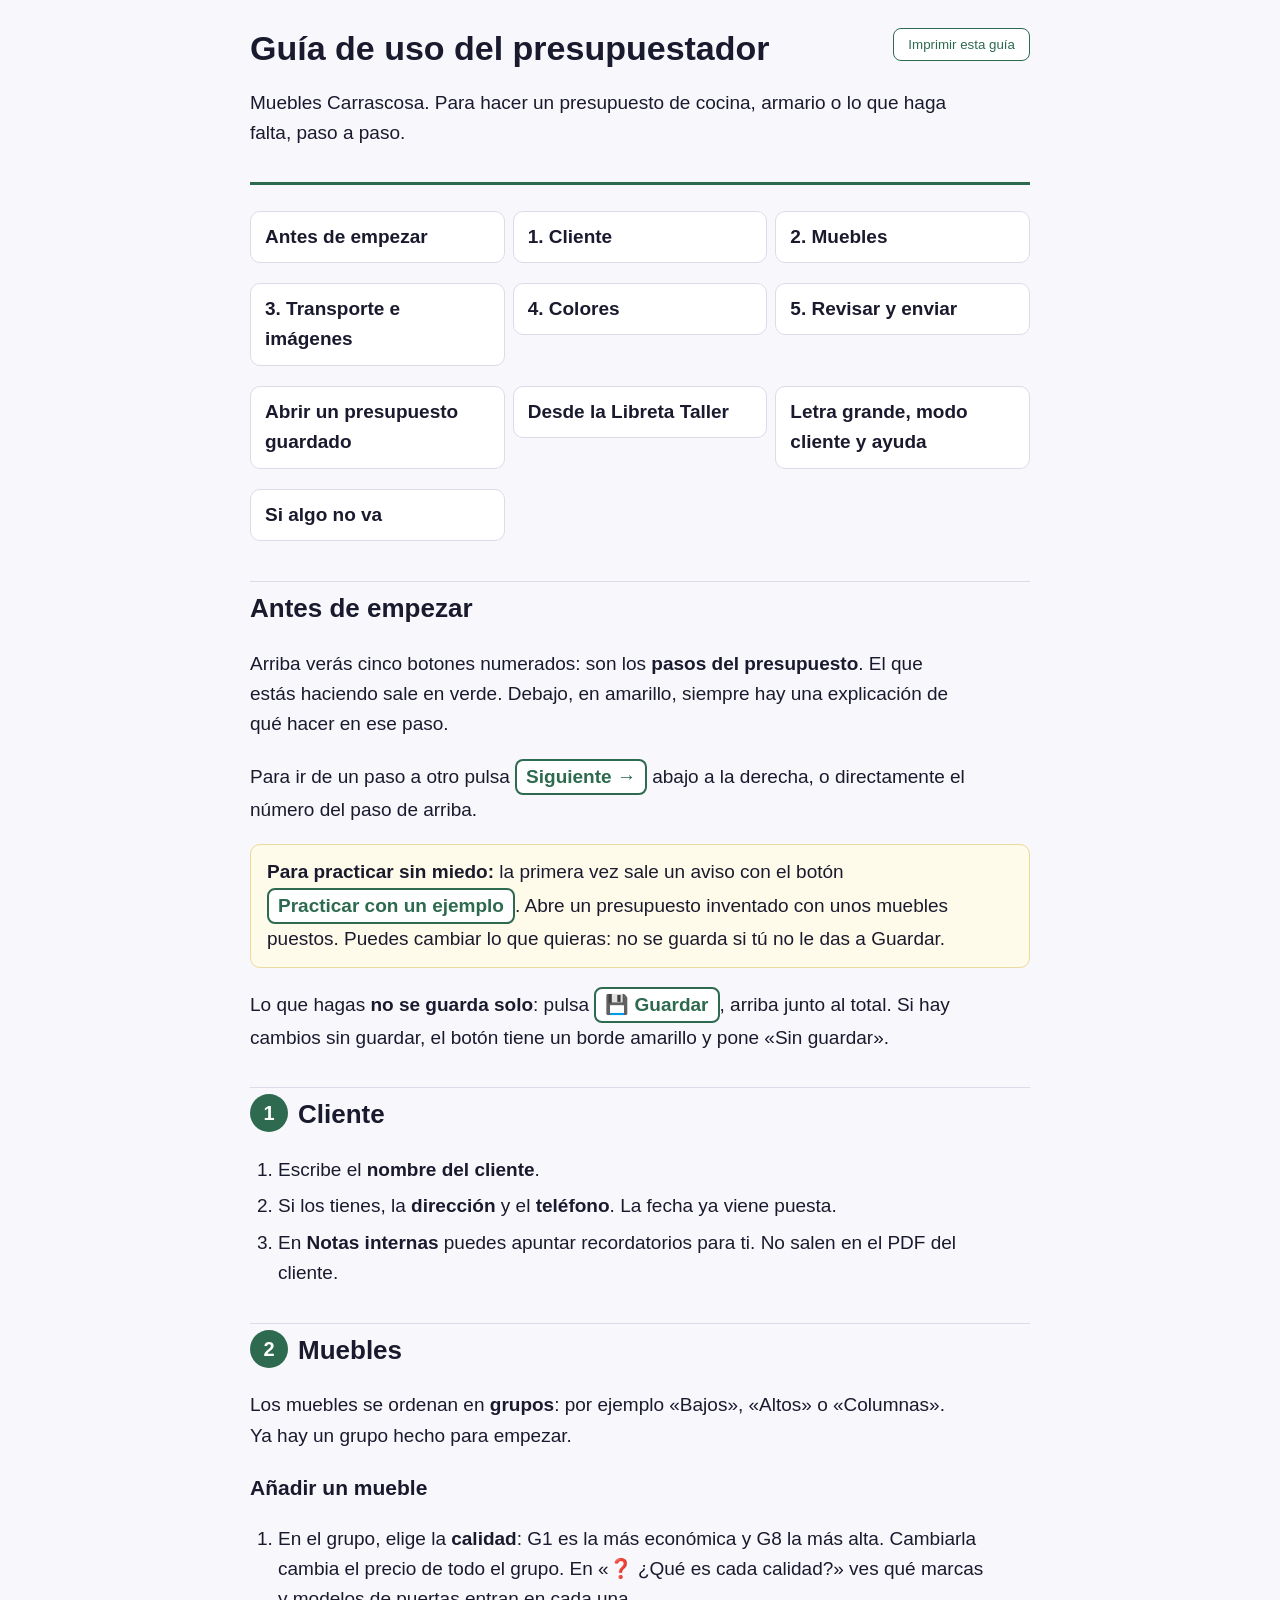
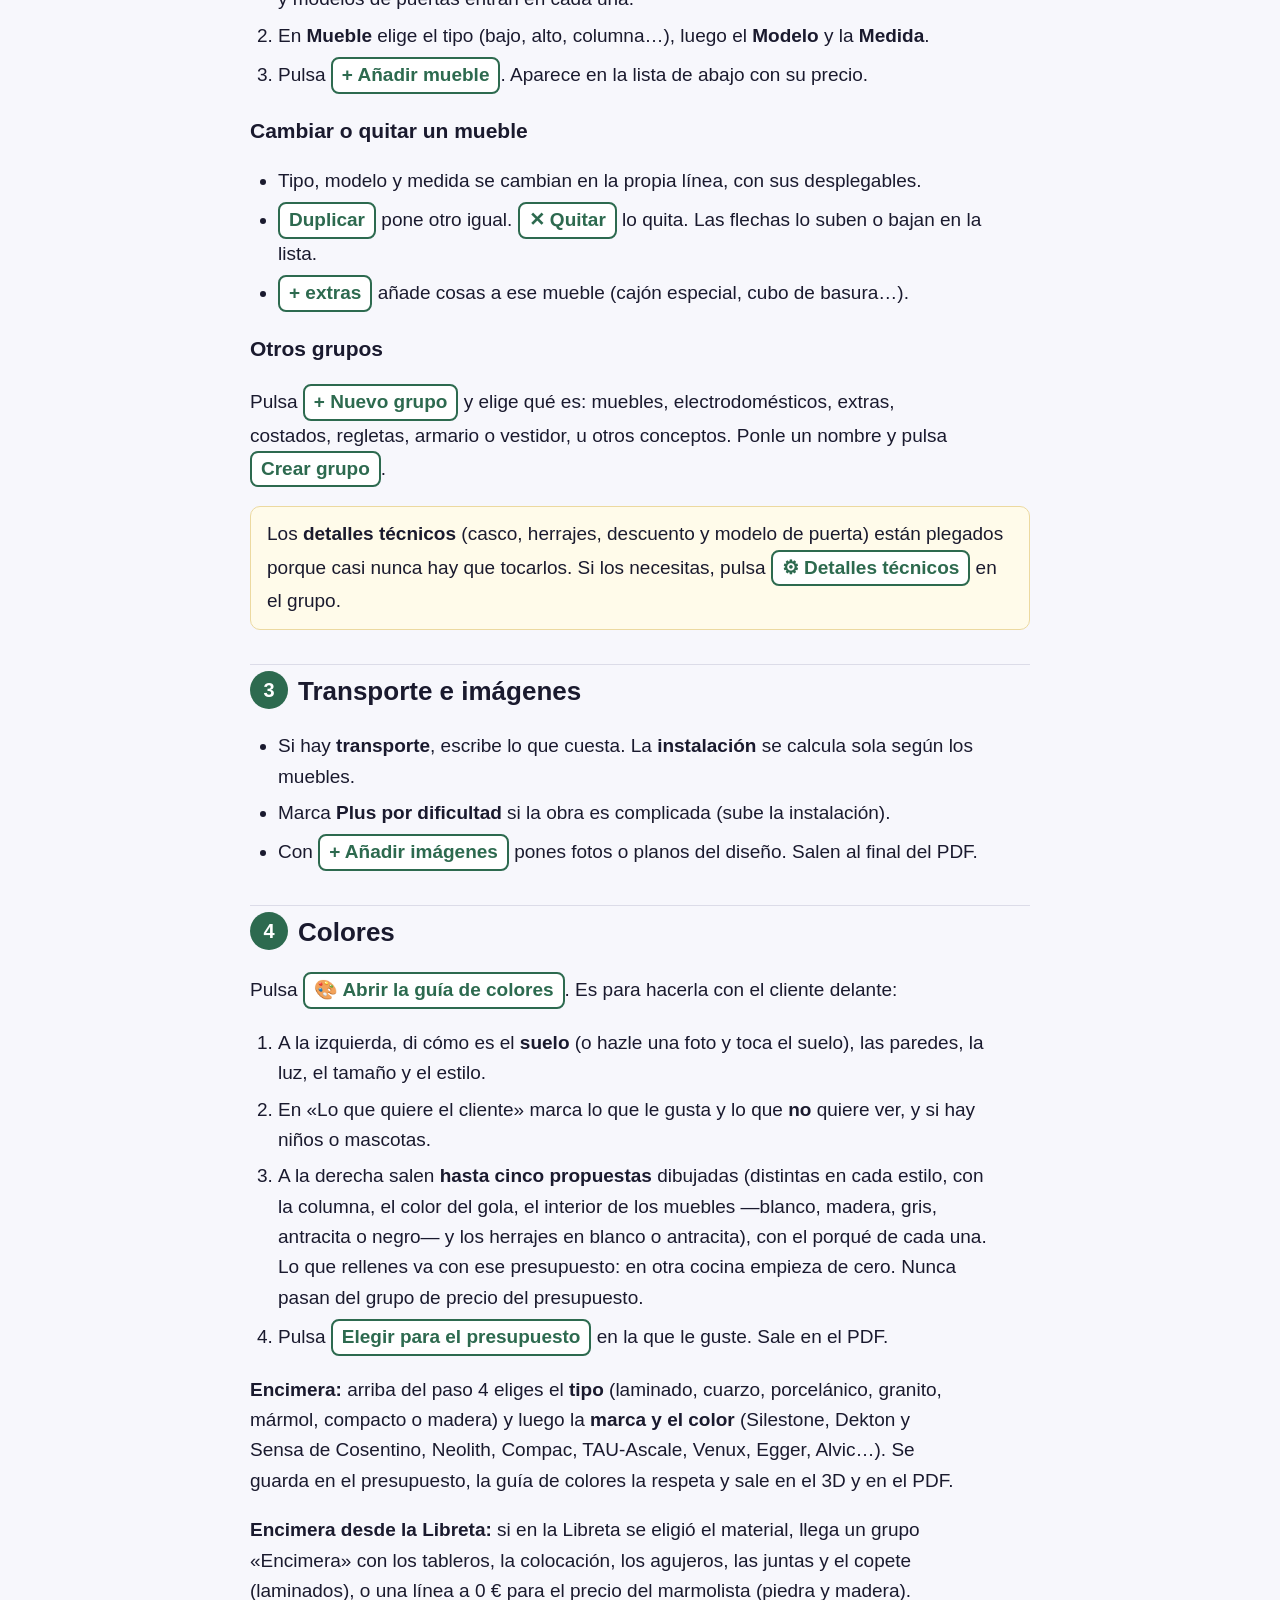
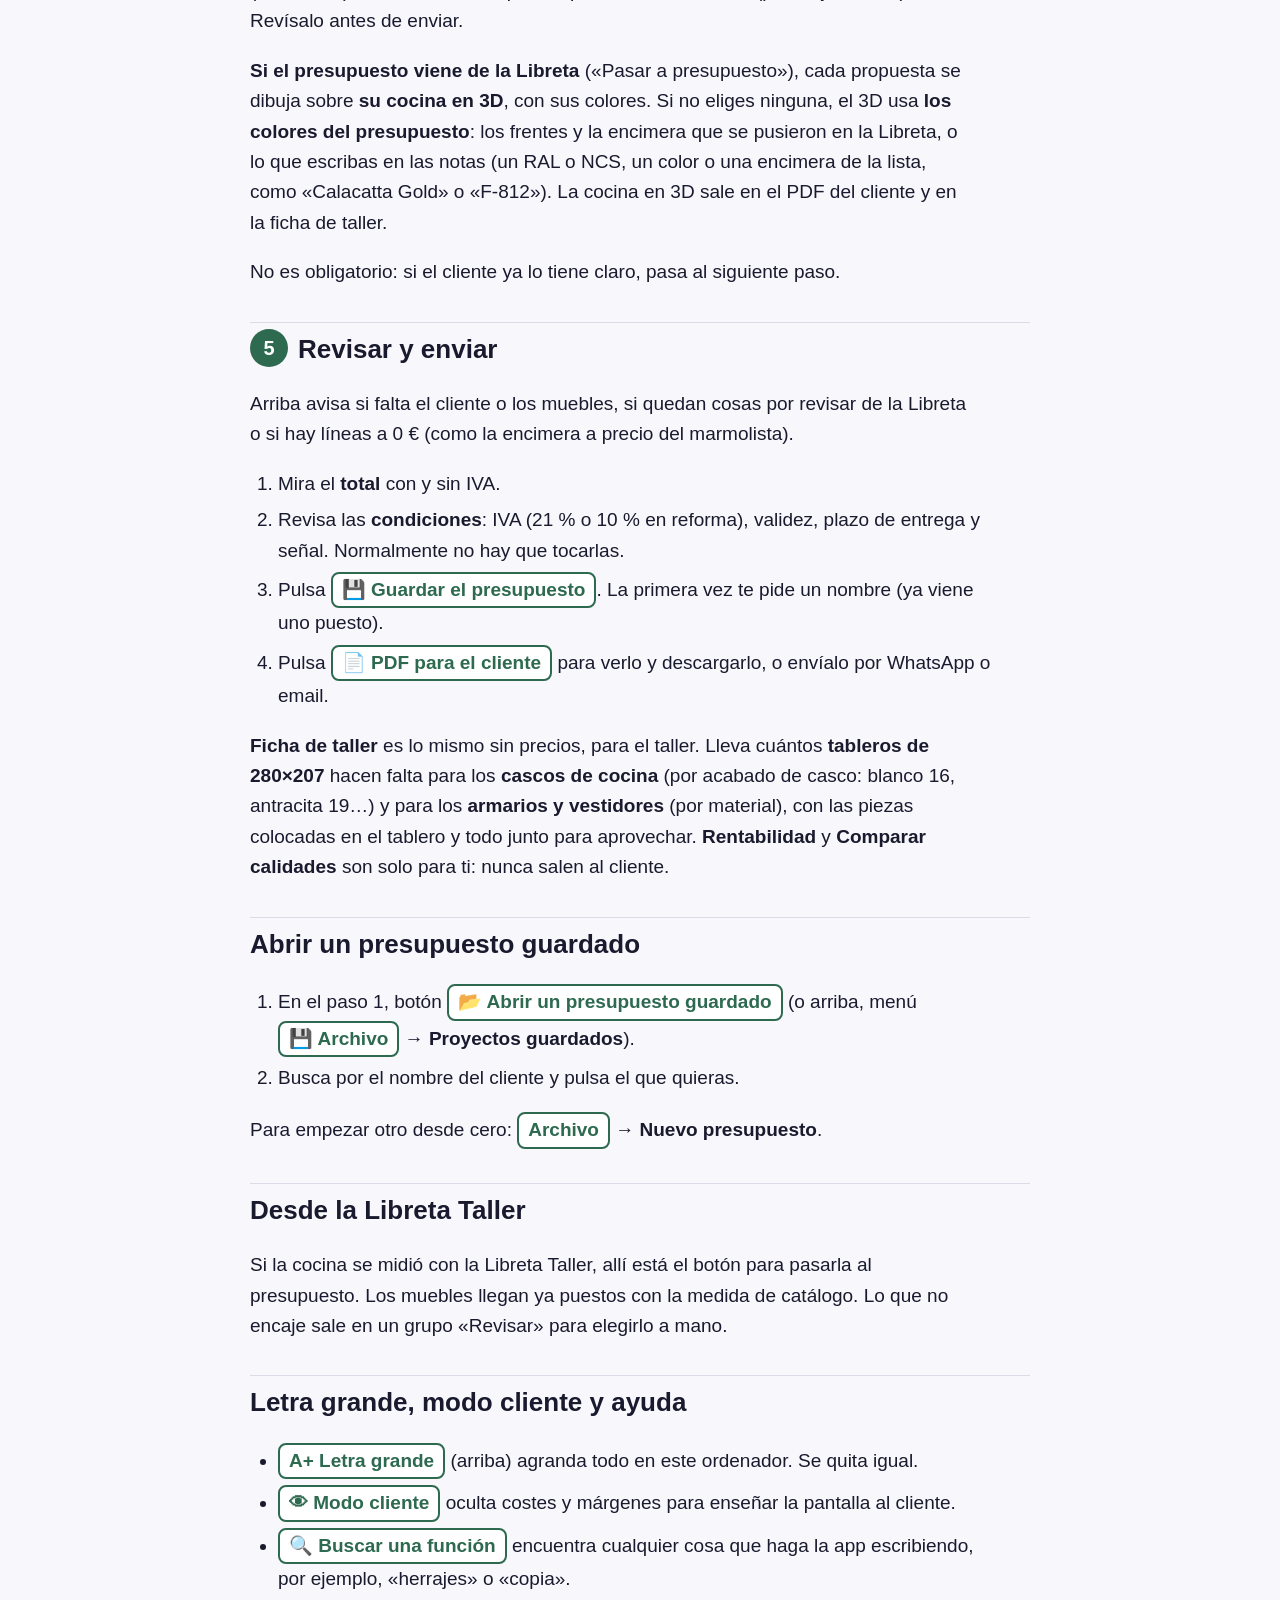
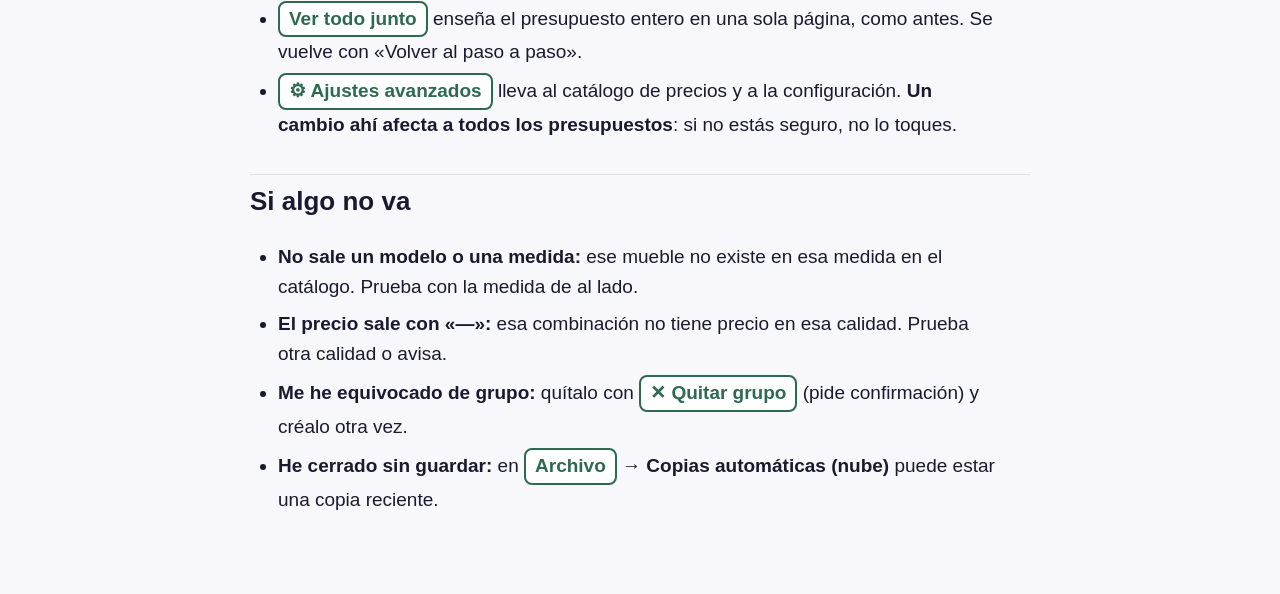
==== guia-uso.html @ c7571f35 "v169: elegir la encimera (tipo, marca y color) con marcas del mercado nacional - Paso 4: tipo de enc" ====
<!doctype html>
<html lang="es">
<head>
<meta charset="utf-8">
<meta name="viewport" content="width=device-width, initial-scale=1">
<title>Guía de uso del presupuestador</title>
<style>
:root { --tinta: #1a1a2e; --suave: #4a4a66; --linea: #dcdce8; --fondo: #f7f7fc; --verde: #2d6a4f; --oro: #b5943a; --nota: #fffbea; }
* { box-sizing: border-box; }
body { margin: 0; background: var(--fondo); color: var(--tinta); font: 19px/1.6 'Segoe UI', Arial, sans-serif; }
.hoja { max-width: 820px; margin: 0 auto; padding: 28px 20px 60px; }
header { border-bottom: 3px solid var(--verde); padding-bottom: 14px; margin-bottom: 20px; }
h1 { font-size: 34px; margin: 0 0 6px; line-height: 1.2; }
h2 { font-size: 26px; margin: 34px 0 10px; padding-top: 6px; border-top: 1px solid var(--linea); }
h2 .n { display: inline-grid; place-items: center; width: 38px; height: 38px; border-radius: 50%; background: var(--verde); color: #fff; font-size: 20px; margin-right: 10px; vertical-align: 3px; }
h3 { font-size: 21px; margin: 20px 0 6px; }
p, li { max-width: 68ch; }
ol, ul { padding-left: 28px; }
li { margin: 6px 0; }
.boton { display: inline-block; border: 2px solid var(--verde); border-radius: 8px; padding: 1px 9px; font-weight: 700; color: var(--verde); background: #fff; white-space: nowrap; }
.nota { background: var(--nota); border: 1px solid #ecd9a0; border-radius: 10px; padding: 12px 16px; margin: 14px 0; }
.indice { display: grid; grid-template-columns: repeat(auto-fit, minmax(220px, 1fr)); gap: 8px; padding: 0; list-style: none; }
.indice a { display: block; padding: 10px 14px; border: 1px solid var(--linea); border-radius: 10px; background: #fff; color: var(--tinta); text-decoration: none; font-weight: 600; }
.indice a:hover, .indice a:focus-visible { border-color: var(--verde); outline: none; }
.imprimir { float: right; font: 600 16px inherit; padding: 8px 14px; border-radius: 8px; border: 1px solid var(--verde); background: #fff; color: var(--verde); cursor: pointer; }
@media print { body { background: #fff; font-size: 13pt; } .imprimir { display: none; } h2 { break-after: avoid; } .nota { break-inside: avoid; } }
</style>
</head>
<body>
<div class="hoja">
<header>
  <button class="imprimir" onclick="window.print()">Imprimir esta guía</button>
  <h1>Guía de uso del presupuestador</h1>
  <p>Muebles Carrascosa. Para hacer un presupuesto de cocina, armario o lo que haga falta, paso a paso.</p>
</header>

<ul class="indice">
  <li><a href="#empezar">Antes de empezar</a></li>
  <li><a href="#cliente">1. Cliente</a></li>
  <li><a href="#muebles">2. Muebles</a></li>
  <li><a href="#otros">3. Transporte e imágenes</a></li>
  <li><a href="#colores">4. Colores</a></li>
  <li><a href="#enviar">5. Revisar y enviar</a></li>
  <li><a href="#guardados">Abrir un presupuesto guardado</a></li>
  <li><a href="#libreta">Desde la Libreta Taller</a></li>
  <li><a href="#trucos">Letra grande, modo cliente y ayuda</a></li>
  <li><a href="#problemas">Si algo no va</a></li>
</ul>

<h2 id="empezar">Antes de empezar</h2>
<p>Arriba verás cinco botones numerados: son los <b>pasos del presupuesto</b>. El que estás haciendo sale en verde. Debajo, en amarillo, siempre hay una explicación de qué hacer en ese paso.</p>
<p>Para ir de un paso a otro pulsa <span class="boton">Siguiente →</span> abajo a la derecha, o directamente el número del paso de arriba.</p>
<div class="nota"><b>Para practicar sin miedo:</b> la primera vez sale un aviso con el botón <span class="boton">Practicar con un ejemplo</span>. Abre un presupuesto inventado con unos muebles puestos. Puedes cambiar lo que quieras: no se guarda si tú no le das a Guardar.</div>
<p>Lo que hagas <b>no se guarda solo</b>: pulsa <span class="boton">💾 Guardar</span>, arriba junto al total. Si hay cambios sin guardar, el botón tiene un borde amarillo y pone «Sin guardar».</p>

<h2 id="cliente"><span class="n">1</span>Cliente</h2>
<ol>
  <li>Escribe el <b>nombre del cliente</b>.</li>
  <li>Si los tienes, la <b>dirección</b> y el <b>teléfono</b>. La fecha ya viene puesta.</li>
  <li>En <b>Notas internas</b> puedes apuntar recordatorios para ti. No salen en el PDF del cliente.</li>
</ol>

<h2 id="muebles"><span class="n">2</span>Muebles</h2>
<p>Los muebles se ordenan en <b>grupos</b>: por ejemplo «Bajos», «Altos» o «Columnas». Ya hay un grupo hecho para empezar.</p>
<h3>Añadir un mueble</h3>
<ol>
  <li>En el grupo, elige la <b>calidad</b>: G1 es la más económica y G8 la más alta. Cambiarla cambia el precio de todo el grupo. En «&#x2753; ¿Qué es cada calidad?» ves qué marcas y modelos de puertas entran en cada una.</li>
  <li>En <b>Mueble</b> elige el tipo (bajo, alto, columna…), luego el <b>Modelo</b> y la <b>Medida</b>.</li>
  <li>Pulsa <span class="boton">+ Añadir mueble</span>. Aparece en la lista de abajo con su precio.</li>
</ol>
<h3>Cambiar o quitar un mueble</h3>
<ul>
  <li>Tipo, modelo y medida se cambian en la propia línea, con sus desplegables.</li>
  <li><span class="boton">Duplicar</span> pone otro igual. <span class="boton">✕ Quitar</span> lo quita. Las flechas lo suben o bajan en la lista.</li>
  <li><span class="boton">+ extras</span> añade cosas a ese mueble (cajón especial, cubo de basura…).</li>
</ul>
<h3>Otros grupos</h3>
<p>Pulsa <span class="boton">+ Nuevo grupo</span> y elige qué es: muebles, electrodomésticos, extras, costados, regletas, armario o vestidor, u otros conceptos. Ponle un nombre y pulsa <span class="boton">Crear grupo</span>.</p>
<div class="nota">Los <b>detalles técnicos</b> (casco, herrajes, descuento y modelo de puerta) están plegados porque casi nunca hay que tocarlos. Si los necesitas, pulsa <span class="boton">⚙ Detalles técnicos</span> en el grupo.</div>

<h2 id="otros"><span class="n">3</span>Transporte e imágenes</h2>
<ul>
  <li>Si hay <b>transporte</b>, escribe lo que cuesta. La <b>instalación</b> se calcula sola según los muebles.</li>
  <li>Marca <b>Plus por dificultad</b> si la obra es complicada (sube la instalación).</li>
  <li>Con <span class="boton">+ Añadir imágenes</span> pones fotos o planos del diseño. Salen al final del PDF.</li>
</ul>

<h2 id="colores"><span class="n">4</span>Colores</h2>
<p>Pulsa <span class="boton">🎨 Abrir la guía de colores</span>. Es para hacerla con el cliente delante:</p>
<ol>
  <li>A la izquierda, di cómo es el <b>suelo</b> (o hazle una foto y toca el suelo), las paredes, la luz, el tamaño y el estilo.</li>
  <li>En «Lo que quiere el cliente» marca lo que le gusta y lo que <b>no</b> quiere ver, y si hay niños o mascotas.</li>
  <li>A la derecha salen <b>hasta cinco propuestas</b> dibujadas (distintas en cada estilo, con la columna, el color del gola, el interior de los muebles —blanco, madera, gris, antracita o negro— y los herrajes en blanco o antracita), con el porqué de cada una. Lo que rellenes va con ese presupuesto: en otra cocina empieza de cero. Nunca pasan del grupo de precio del presupuesto.</li>
  <li>Pulsa <span class="boton">Elegir para el presupuesto</span> en la que le guste. Sale en el PDF.</li>
</ol>
<p><b>Encimera:</b> arriba del paso 4 eliges el <b>tipo</b> (laminado, cuarzo, porcelánico, granito, mármol, compacto o madera) y luego la <b>marca y el color</b> (Silestone, Dekton y Sensa de Cosentino, Neolith, Compac, TAU-Ascale, Venux, Egger, Alvic…). Se guarda en el presupuesto, la guía de colores la respeta y sale en el 3D y en el PDF.</p>
<p><b>Encimera desde la Libreta:</b> si en la Libreta se eligió el material, llega un grupo «Encimera» con los tableros, la colocación, los agujeros, las juntas y el copete (laminados), o una línea a 0 € para el precio del marmolista (piedra y madera). Revísalo antes de enviar.</p>
<p><b>Si el presupuesto viene de la Libreta</b> («Pasar a presupuesto»), cada propuesta se dibuja sobre <b>su cocina en 3D</b>, con sus colores. Si no eliges ninguna, el 3D usa <b>los colores del presupuesto</b>: los frentes y la encimera que se pusieron en la Libreta, o lo que escribas en las notas (un RAL o NCS, un color o una encimera de la lista, como «Calacatta Gold» o «F-812»). La cocina en 3D sale en el PDF del cliente y en la ficha de taller.</p>
<p>No es obligatorio: si el cliente ya lo tiene claro, pasa al siguiente paso.</p>

<h2 id="enviar"><span class="n">5</span>Revisar y enviar</h2>
<p>Arriba avisa si falta el cliente o los muebles, si quedan cosas por revisar de la Libreta o si hay líneas a 0 € (como la encimera a precio del marmolista).</p>
<ol>
  <li>Mira el <b>total</b> con y sin IVA.</li>
  <li>Revisa las <b>condiciones</b>: IVA (21 % o 10 % en reforma), validez, plazo de entrega y señal. Normalmente no hay que tocarlas.</li>
  <li>Pulsa <span class="boton">💾 Guardar el presupuesto</span>. La primera vez te pide un nombre (ya viene uno puesto).</li>
  <li>Pulsa <span class="boton">📄 PDF para el cliente</span> para verlo y descargarlo, o envíalo por WhatsApp o email.</li>
</ol>
<p><b>Ficha de taller</b> es lo mismo sin precios, para el taller. Lleva cuántos <b>tableros de 280×207</b> hacen falta para los <b>cascos de cocina</b> (por acabado de casco: blanco 16, antracita 19…) y para los <b>armarios y vestidores</b> (por material), con las piezas colocadas en el tablero y todo junto para aprovechar. <b>Rentabilidad</b> y <b>Comparar calidades</b> son solo para ti: nunca salen al cliente.</p>

<h2 id="guardados">Abrir un presupuesto guardado</h2>
<ol>
  <li>En el paso 1, botón <span class="boton">📂 Abrir un presupuesto guardado</span> (o arriba, menú <span class="boton">💾 Archivo</span> → <b>Proyectos guardados</b>).</li>
  <li>Busca por el nombre del cliente y pulsa el que quieras.</li>
</ol>
<p>Para empezar otro desde cero: <span class="boton">Archivo</span> → <b>Nuevo presupuesto</b>.</p>

<h2 id="libreta">Desde la Libreta Taller</h2>
<p>Si la cocina se midió con la Libreta Taller, allí está el botón para pasarla al presupuesto. Los muebles llegan ya puestos con la medida de catálogo. Lo que no encaje sale en un grupo «Revisar» para elegirlo a mano.</p>

<h2 id="trucos">Letra grande, modo cliente y ayuda</h2>
<ul>
  <li><span class="boton">A+ Letra grande</span> (arriba) agranda todo en este ordenador. Se quita igual.</li>
  <li><span class="boton">👁 Modo cliente</span> oculta costes y márgenes para enseñar la pantalla al cliente.</li>
  <li><span class="boton">🔍 Buscar una función</span> encuentra cualquier cosa que haga la app escribiendo, por ejemplo, «herrajes» o «copia».</li>
  <li><span class="boton">Ver todo junto</span> enseña el presupuesto entero en una sola página, como antes. Se vuelve con «Volver al paso a paso».</li>
  <li><span class="boton">⚙ Ajustes avanzados</span> lleva al catálogo de precios y a la configuración. <b>Un cambio ahí afecta a todos los presupuestos</b>: si no estás seguro, no lo toques.</li>
</ul>

<h2 id="problemas">Si algo no va</h2>
<ul>
  <li><b>No sale un modelo o una medida:</b> ese mueble no existe en esa medida en el catálogo. Prueba con la medida de al lado.</li>
  <li><b>El precio sale con «—»:</b> esa combinación no tiene precio en esa calidad. Prueba otra calidad o avisa.</li>
  <li><b>Me he equivocado de grupo:</b> quítalo con <span class="boton">✕ Quitar grupo</span> (pide confirmación) y créalo otra vez.</li>
  <li><b>He cerrado sin guardar:</b> en <span class="boton">Archivo</span> → <b>Copias automáticas (nube)</b> puede estar una copia reciente.</li>
</ul>
</div>
</body>
</html>
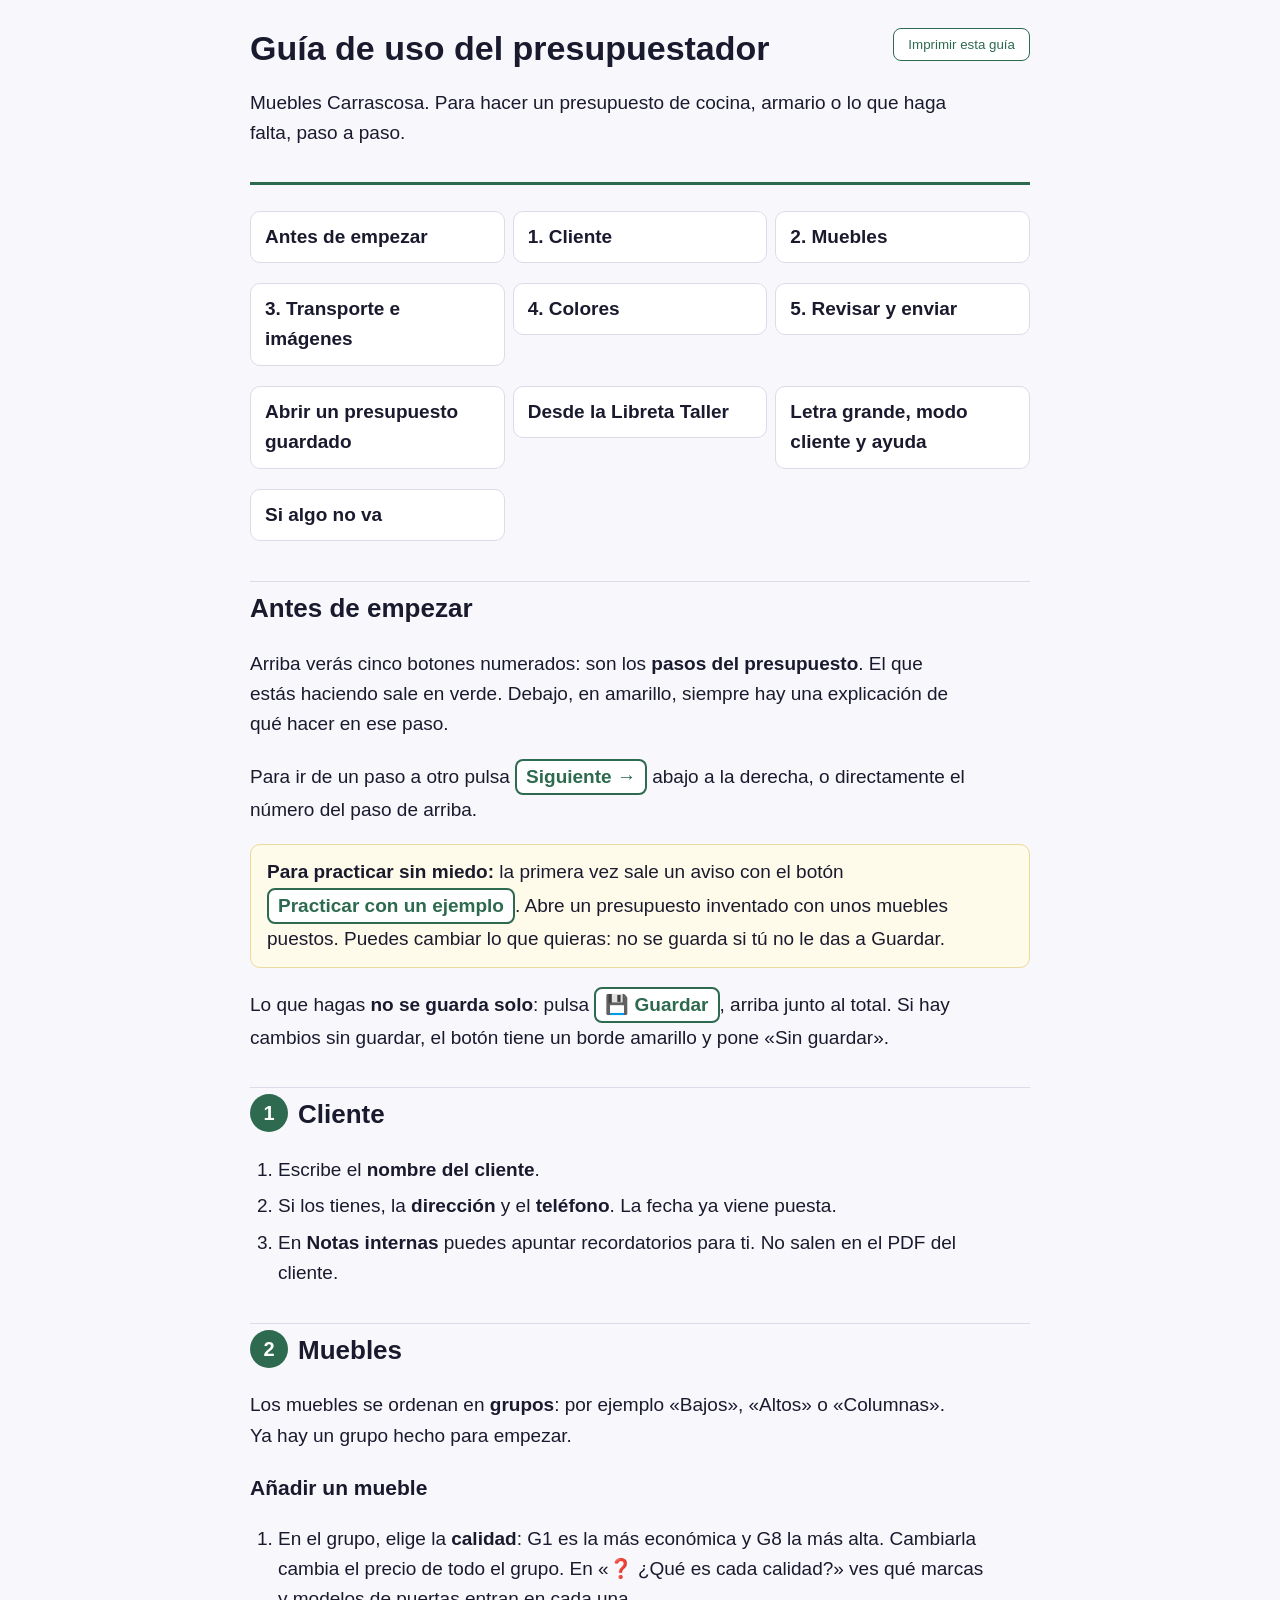
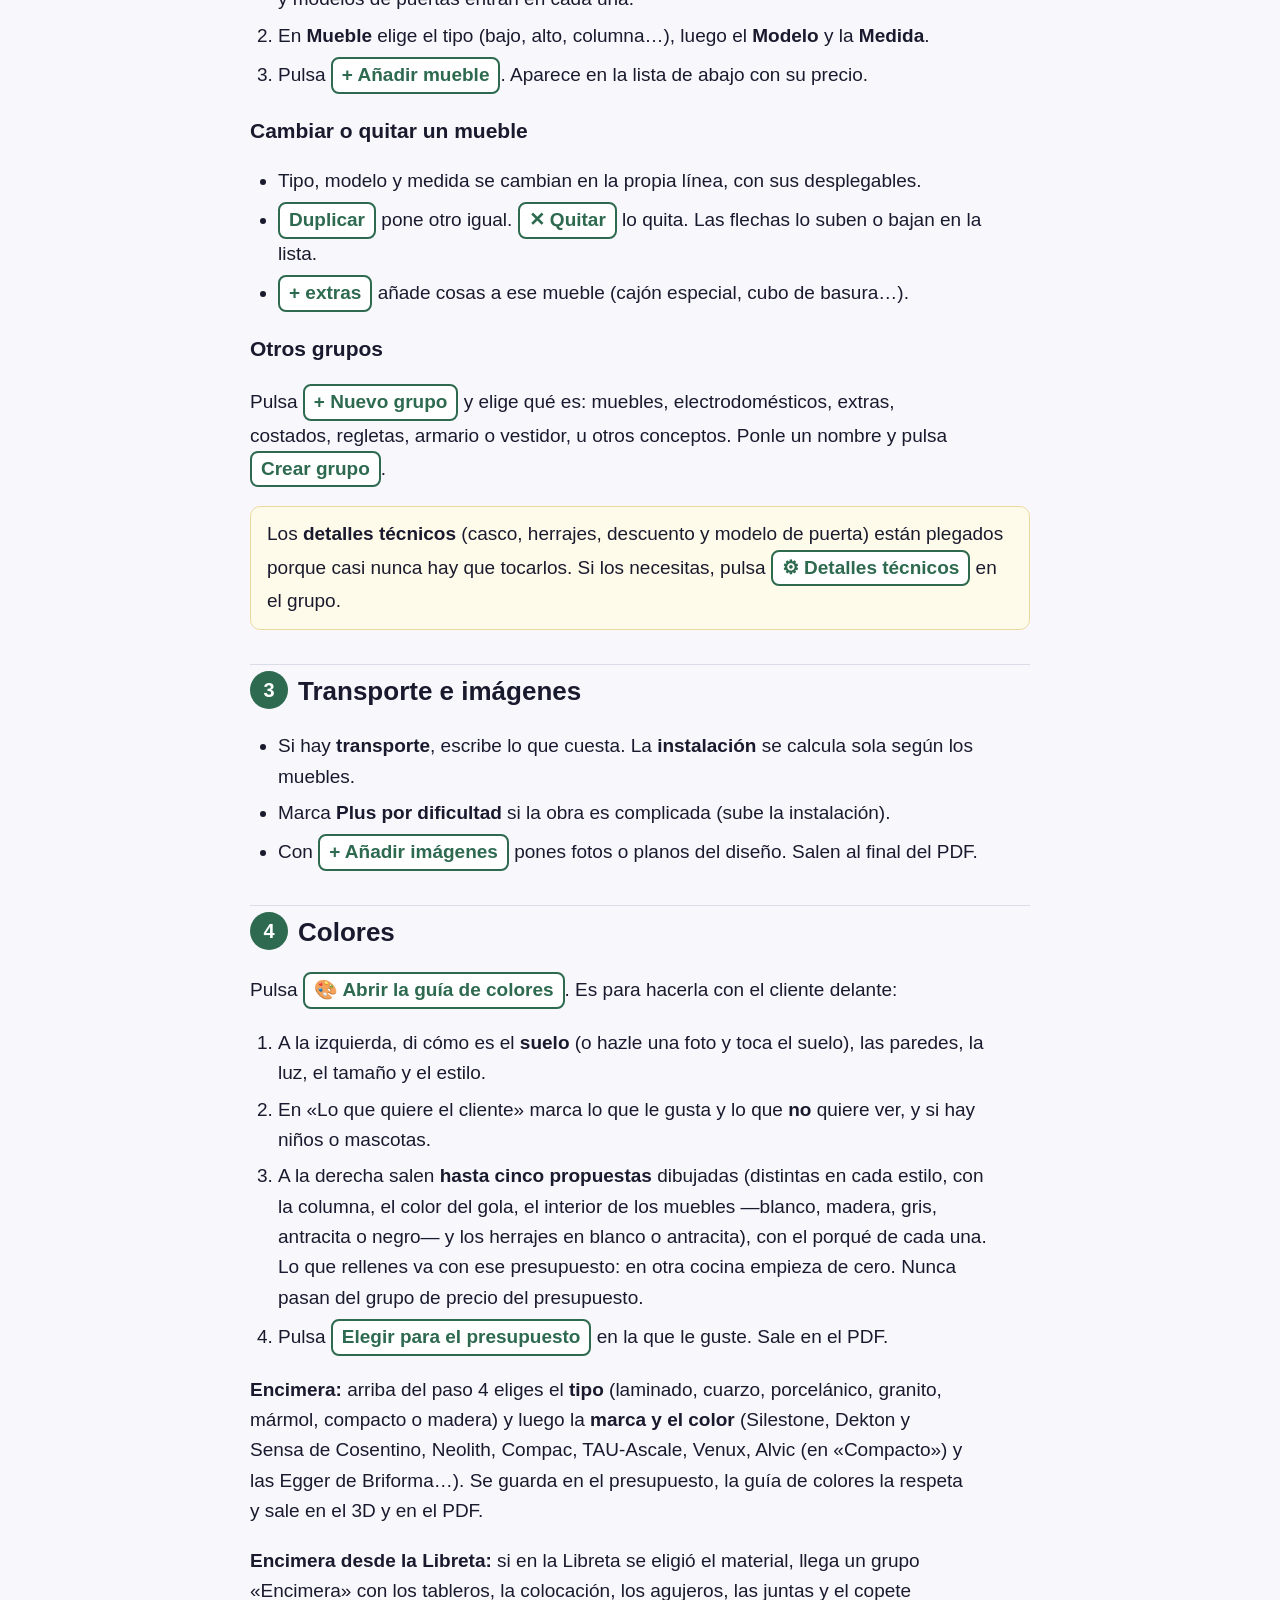
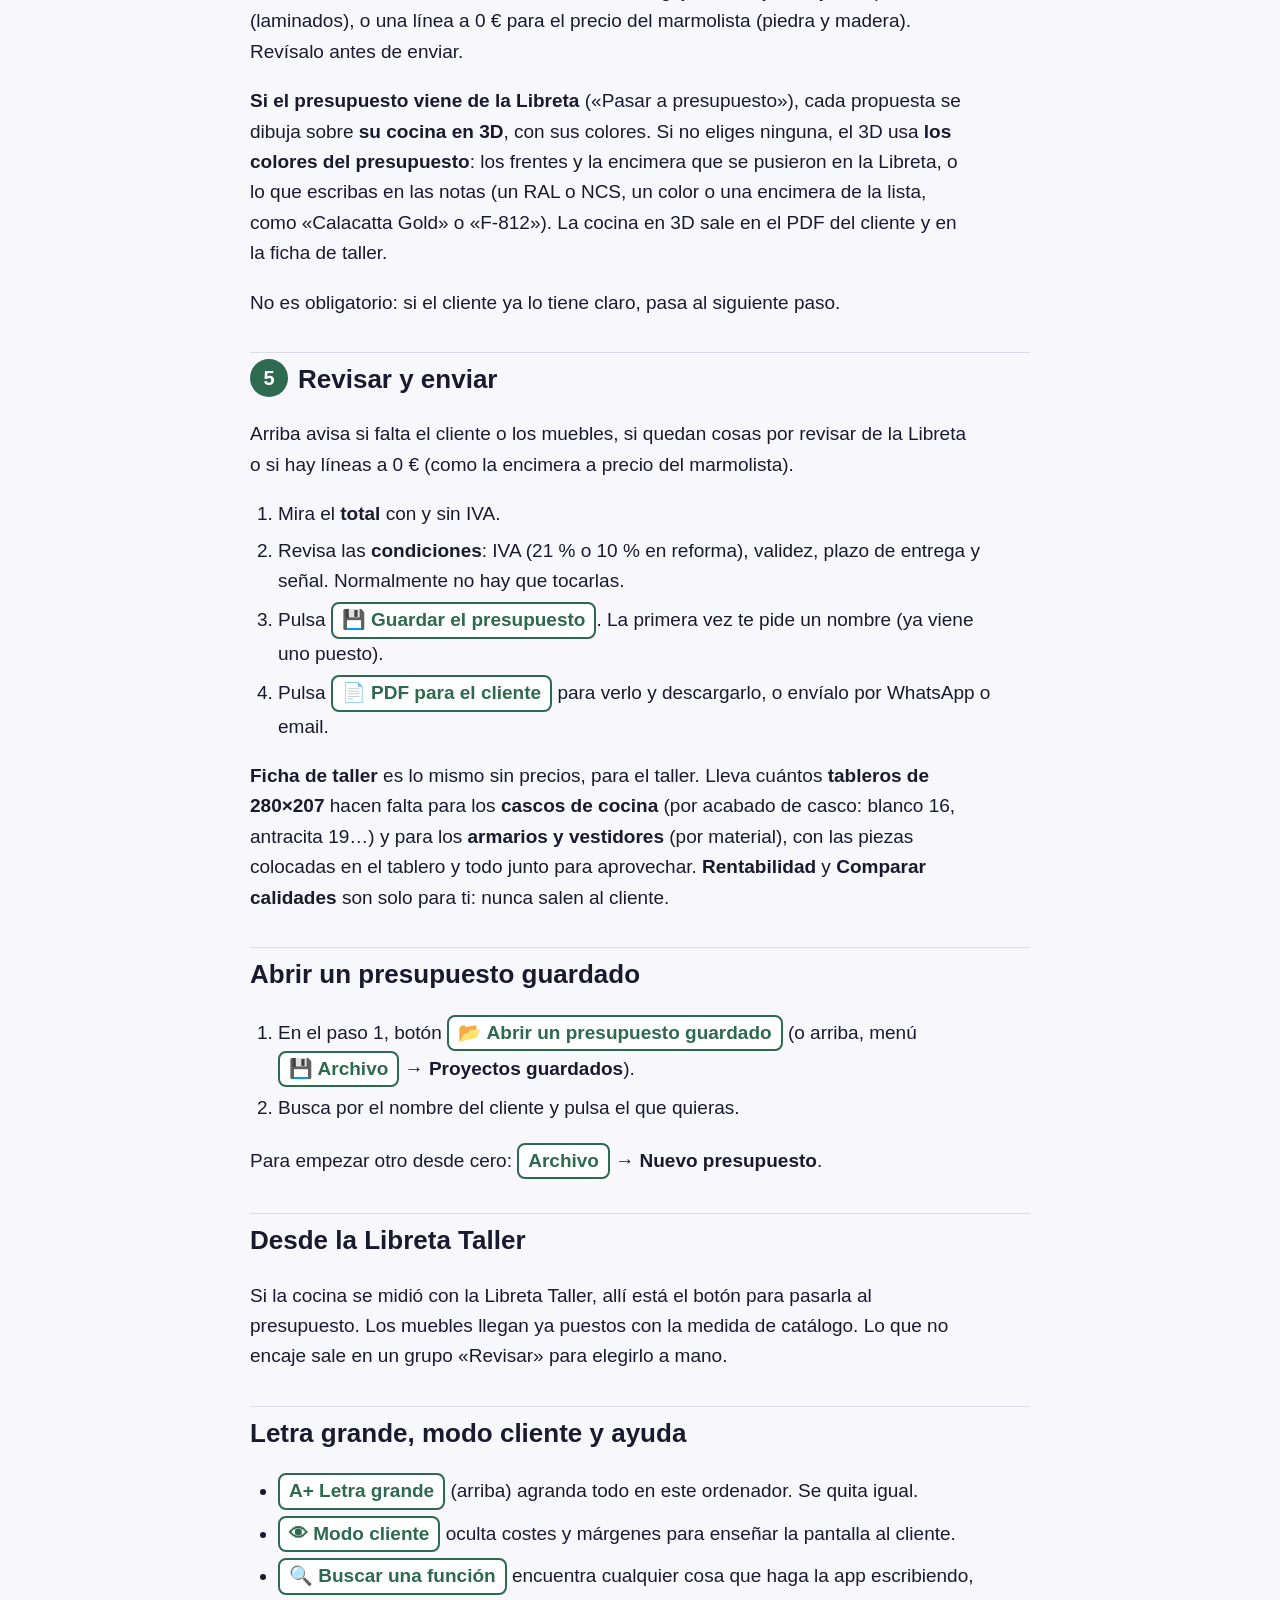
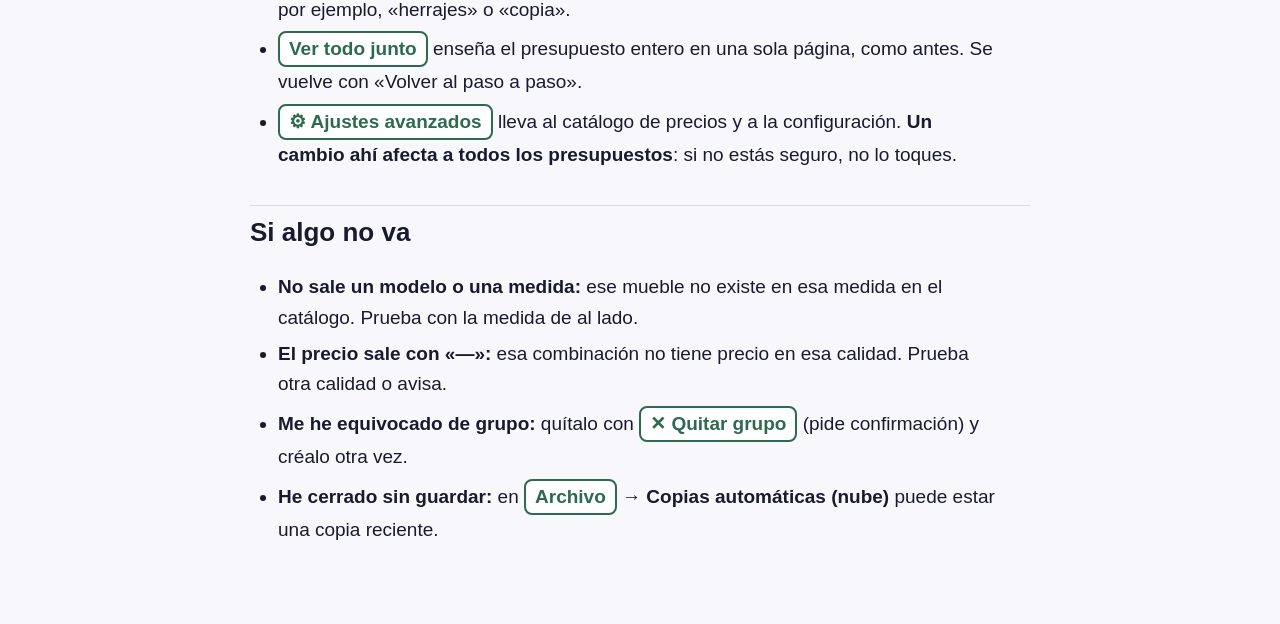
==== commit ccd30f42: "v170: frentes Alvic en la guía de colores; fuera las encimeras Egger que no vende Briforma - Alvic Z" ====
--- a/guia-uso.html
+++ b/guia-uso.html
@@ -93,7 +93,7 @@
   <li>A la derecha salen <b>hasta cinco propuestas</b> dibujadas (distintas en cada estilo, con la columna, el color del gola, el interior de los muebles —blanco, madera, gris, antracita o negro— y los herrajes en blanco o antracita), con el porqué de cada una. Lo que rellenes va con ese presupuesto: en otra cocina empieza de cero. Nunca pasan del grupo de precio del presupuesto.</li>
   <li>Pulsa <span class="boton">Elegir para el presupuesto</span> en la que le guste. Sale en el PDF.</li>
 </ol>
-<p><b>Encimera:</b> arriba del paso 4 eliges el <b>tipo</b> (laminado, cuarzo, porcelánico, granito, mármol, compacto o madera) y luego la <b>marca y el color</b> (Silestone, Dekton y Sensa de Cosentino, Neolith, Compac, TAU-Ascale, Venux, Egger, Alvic…). Se guarda en el presupuesto, la guía de colores la respeta y sale en el 3D y en el PDF.</p>
+<p><b>Encimera:</b> arriba del paso 4 eliges el <b>tipo</b> (laminado, cuarzo, porcelánico, granito, mármol, compacto o madera) y luego la <b>marca y el color</b> (Silestone, Dekton y Sensa de Cosentino, Neolith, Compac, TAU-Ascale, Venux, Alvic (en «Compacto») y las Egger de Briforma…). Se guarda en el presupuesto, la guía de colores la respeta y sale en el 3D y en el PDF.</p>
 <p><b>Encimera desde la Libreta:</b> si en la Libreta se eligió el material, llega un grupo «Encimera» con los tableros, la colocación, los agujeros, las juntas y el copete (laminados), o una línea a 0 € para el precio del marmolista (piedra y madera). Revísalo antes de enviar.</p>
 <p><b>Si el presupuesto viene de la Libreta</b> («Pasar a presupuesto»), cada propuesta se dibuja sobre <b>su cocina en 3D</b>, con sus colores. Si no eliges ninguna, el 3D usa <b>los colores del presupuesto</b>: los frentes y la encimera que se pusieron en la Libreta, o lo que escribas en las notas (un RAL o NCS, un color o una encimera de la lista, como «Calacatta Gold» o «F-812»). La cocina en 3D sale en el PDF del cliente y en la ficha de taller.</p>
 <p>No es obligatorio: si el cliente ya lo tiene claro, pasa al siguiente paso.</p>
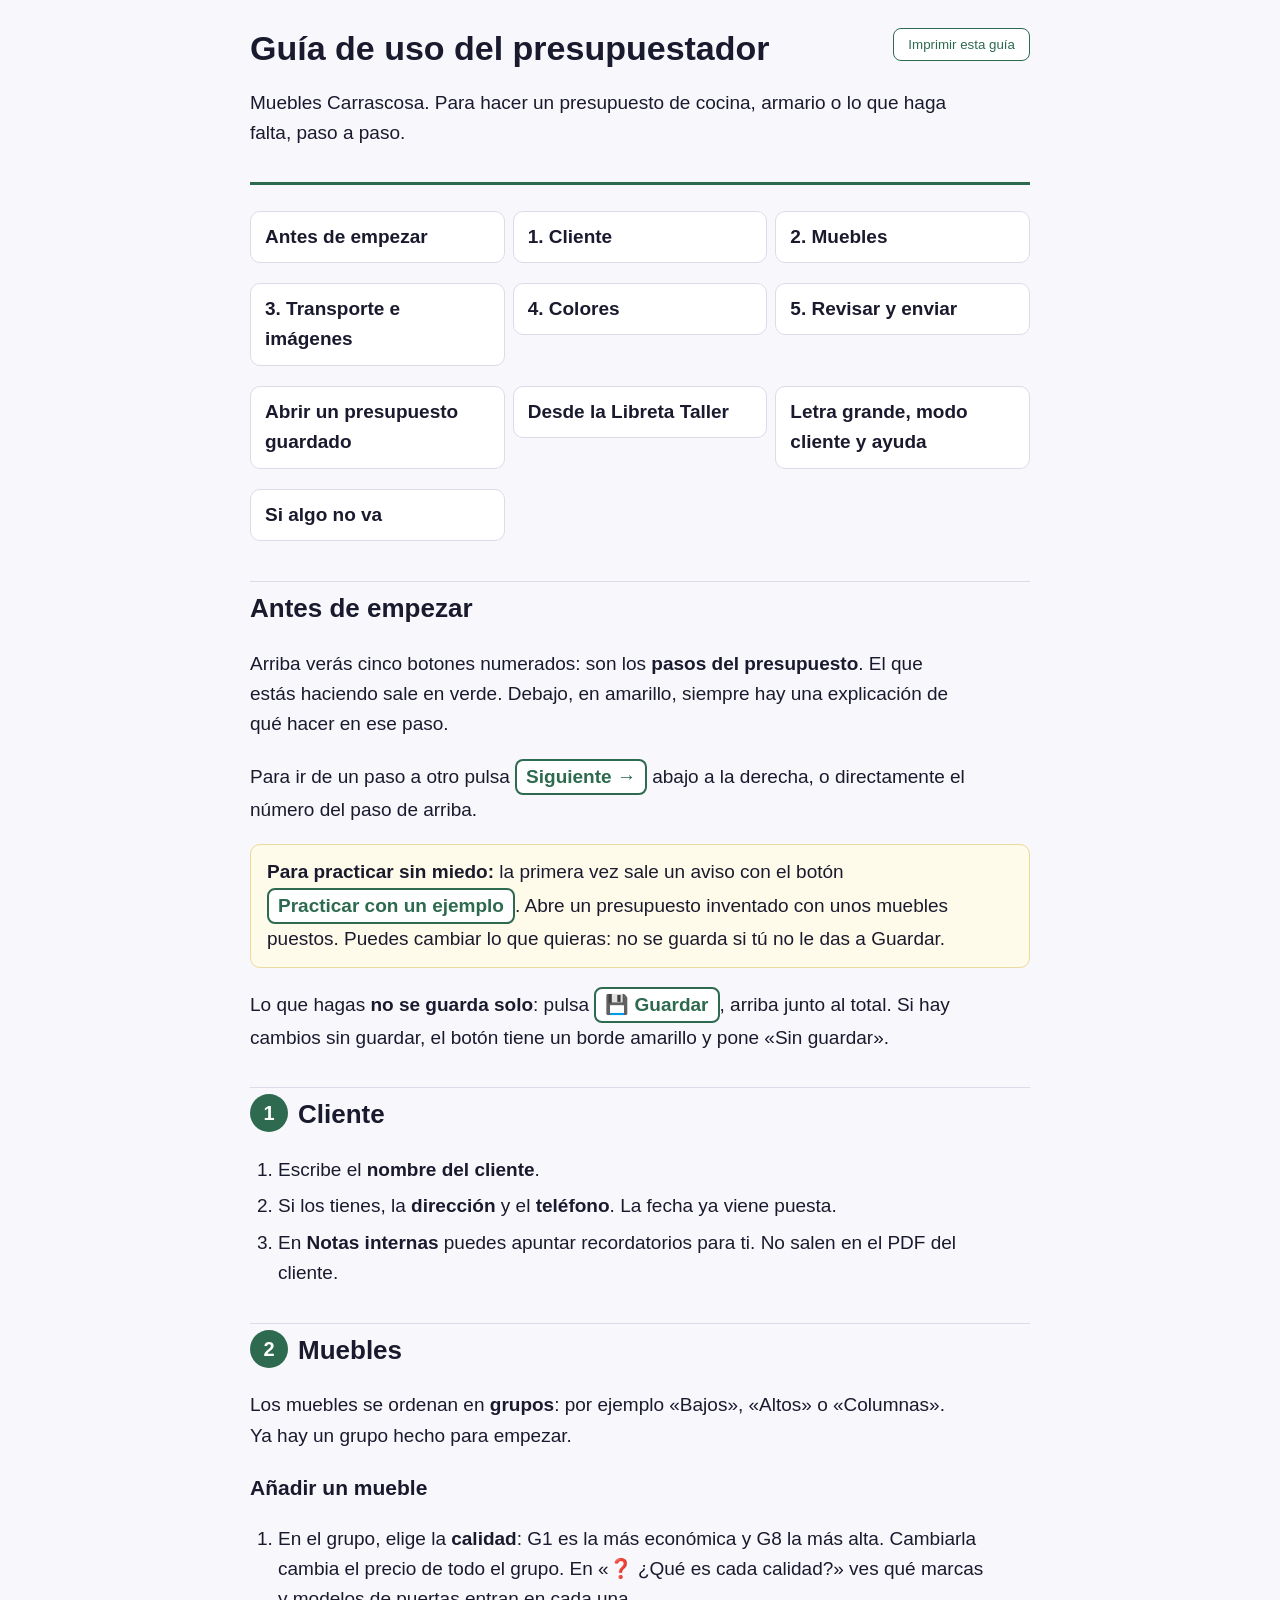
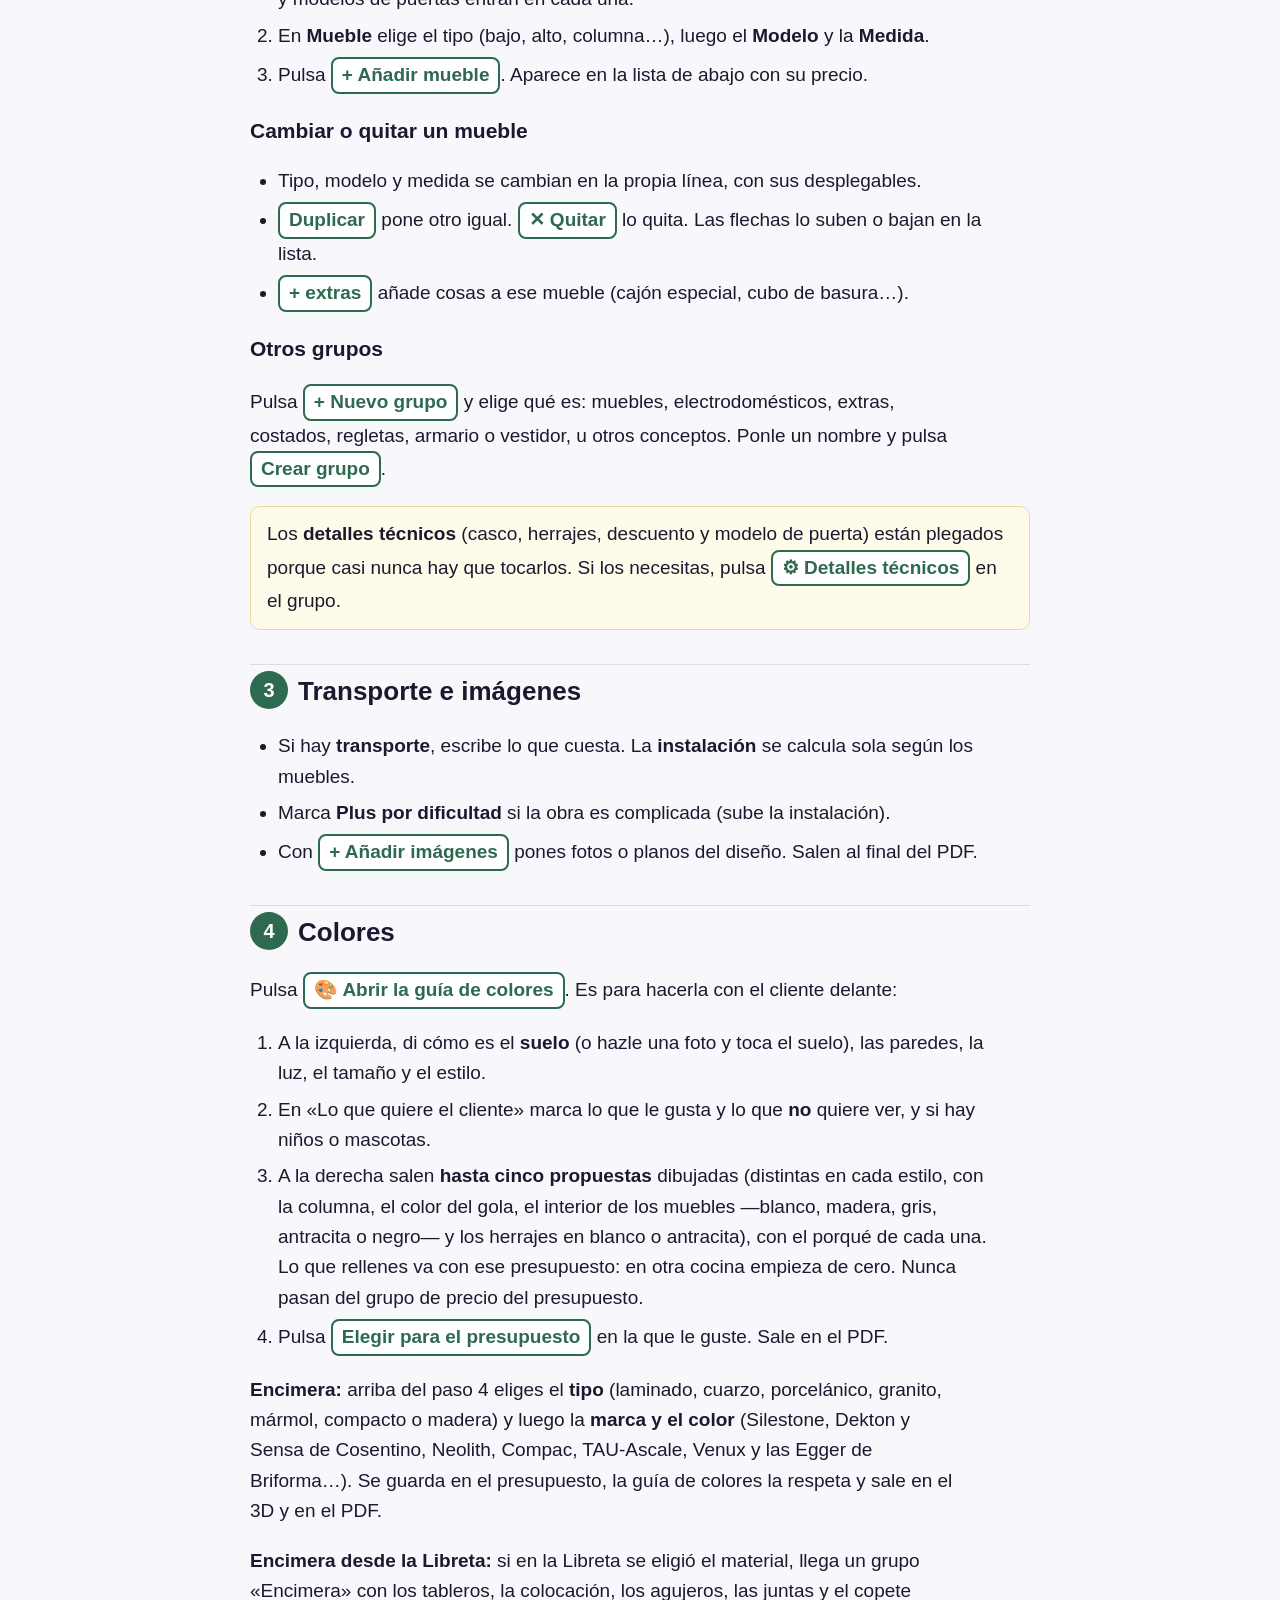
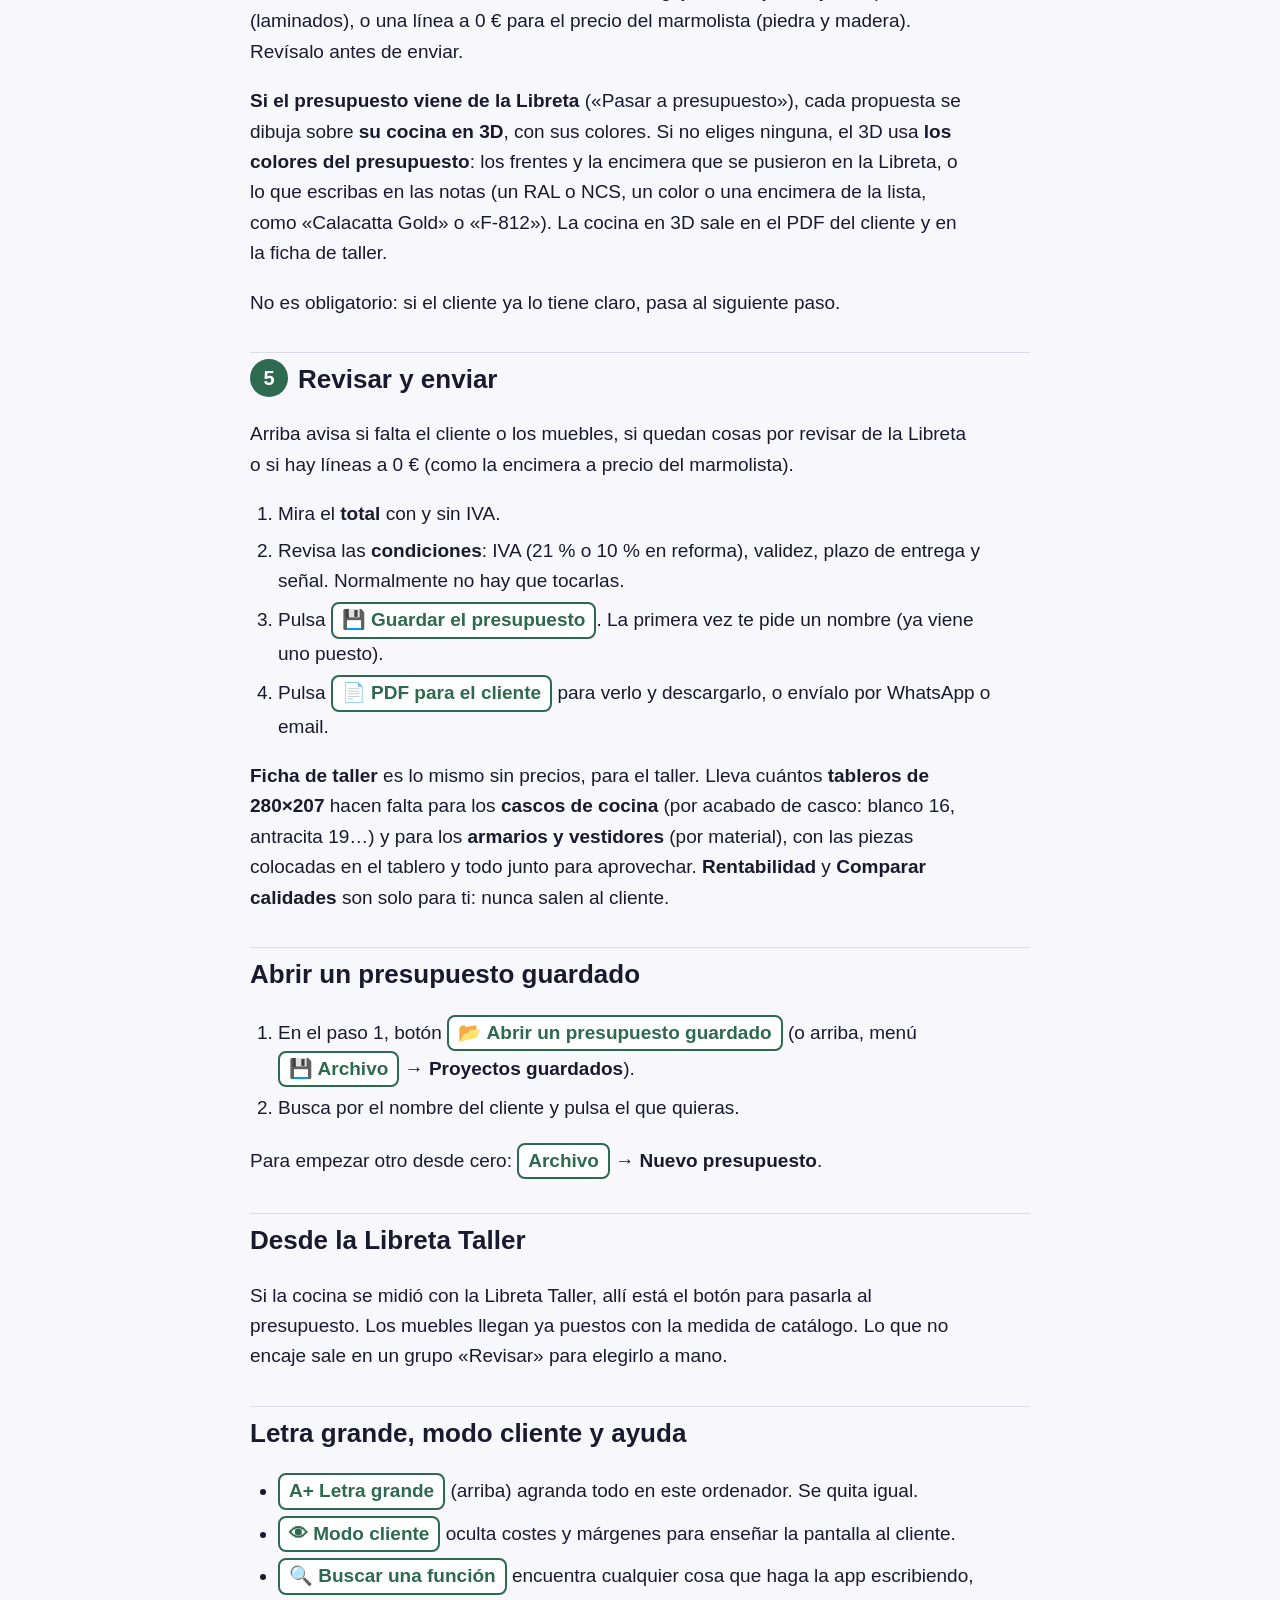
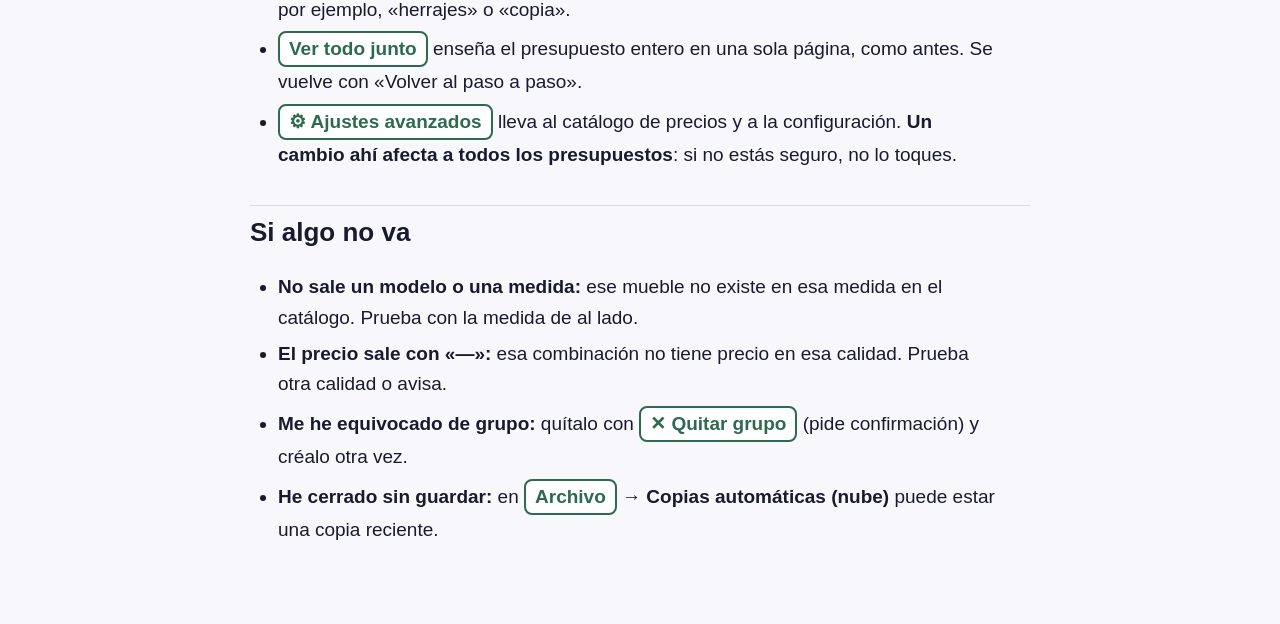
==== commit 5e77cc92: "v171: cada marca de encimera en un solo grupo; fuera Alvic - Silestone, Dekton, Neolith, Compac y Se" ====
--- a/guia-uso.html
+++ b/guia-uso.html
@@ -93,7 +93,7 @@
   <li>A la derecha salen <b>hasta cinco propuestas</b> dibujadas (distintas en cada estilo, con la columna, el color del gola, el interior de los muebles —blanco, madera, gris, antracita o negro— y los herrajes en blanco o antracita), con el porqué de cada una. Lo que rellenes va con ese presupuesto: en otra cocina empieza de cero. Nunca pasan del grupo de precio del presupuesto.</li>
   <li>Pulsa <span class="boton">Elegir para el presupuesto</span> en la que le guste. Sale en el PDF.</li>
 </ol>
-<p><b>Encimera:</b> arriba del paso 4 eliges el <b>tipo</b> (laminado, cuarzo, porcelánico, granito, mármol, compacto o madera) y luego la <b>marca y el color</b> (Silestone, Dekton y Sensa de Cosentino, Neolith, Compac, TAU-Ascale, Venux, Alvic (en «Compacto») y las Egger de Briforma…). Se guarda en el presupuesto, la guía de colores la respeta y sale en el 3D y en el PDF.</p>
+<p><b>Encimera:</b> arriba del paso 4 eliges el <b>tipo</b> (laminado, cuarzo, porcelánico, granito, mármol, compacto o madera) y luego la <b>marca y el color</b> (Silestone, Dekton y Sensa de Cosentino, Neolith, Compac, TAU-Ascale, Venux y las Egger de Briforma…). Se guarda en el presupuesto, la guía de colores la respeta y sale en el 3D y en el PDF.</p>
 <p><b>Encimera desde la Libreta:</b> si en la Libreta se eligió el material, llega un grupo «Encimera» con los tableros, la colocación, los agujeros, las juntas y el copete (laminados), o una línea a 0 € para el precio del marmolista (piedra y madera). Revísalo antes de enviar.</p>
 <p><b>Si el presupuesto viene de la Libreta</b> («Pasar a presupuesto»), cada propuesta se dibuja sobre <b>su cocina en 3D</b>, con sus colores. Si no eliges ninguna, el 3D usa <b>los colores del presupuesto</b>: los frentes y la encimera que se pusieron en la Libreta, o lo que escribas en las notas (un RAL o NCS, un color o una encimera de la lista, como «Calacatta Gold» o «F-812»). La cocina en 3D sale en el PDF del cliente y en la ficha de taller.</p>
 <p>No es obligatorio: si el cliente ya lo tiene claro, pasa al siguiente paso.</p>
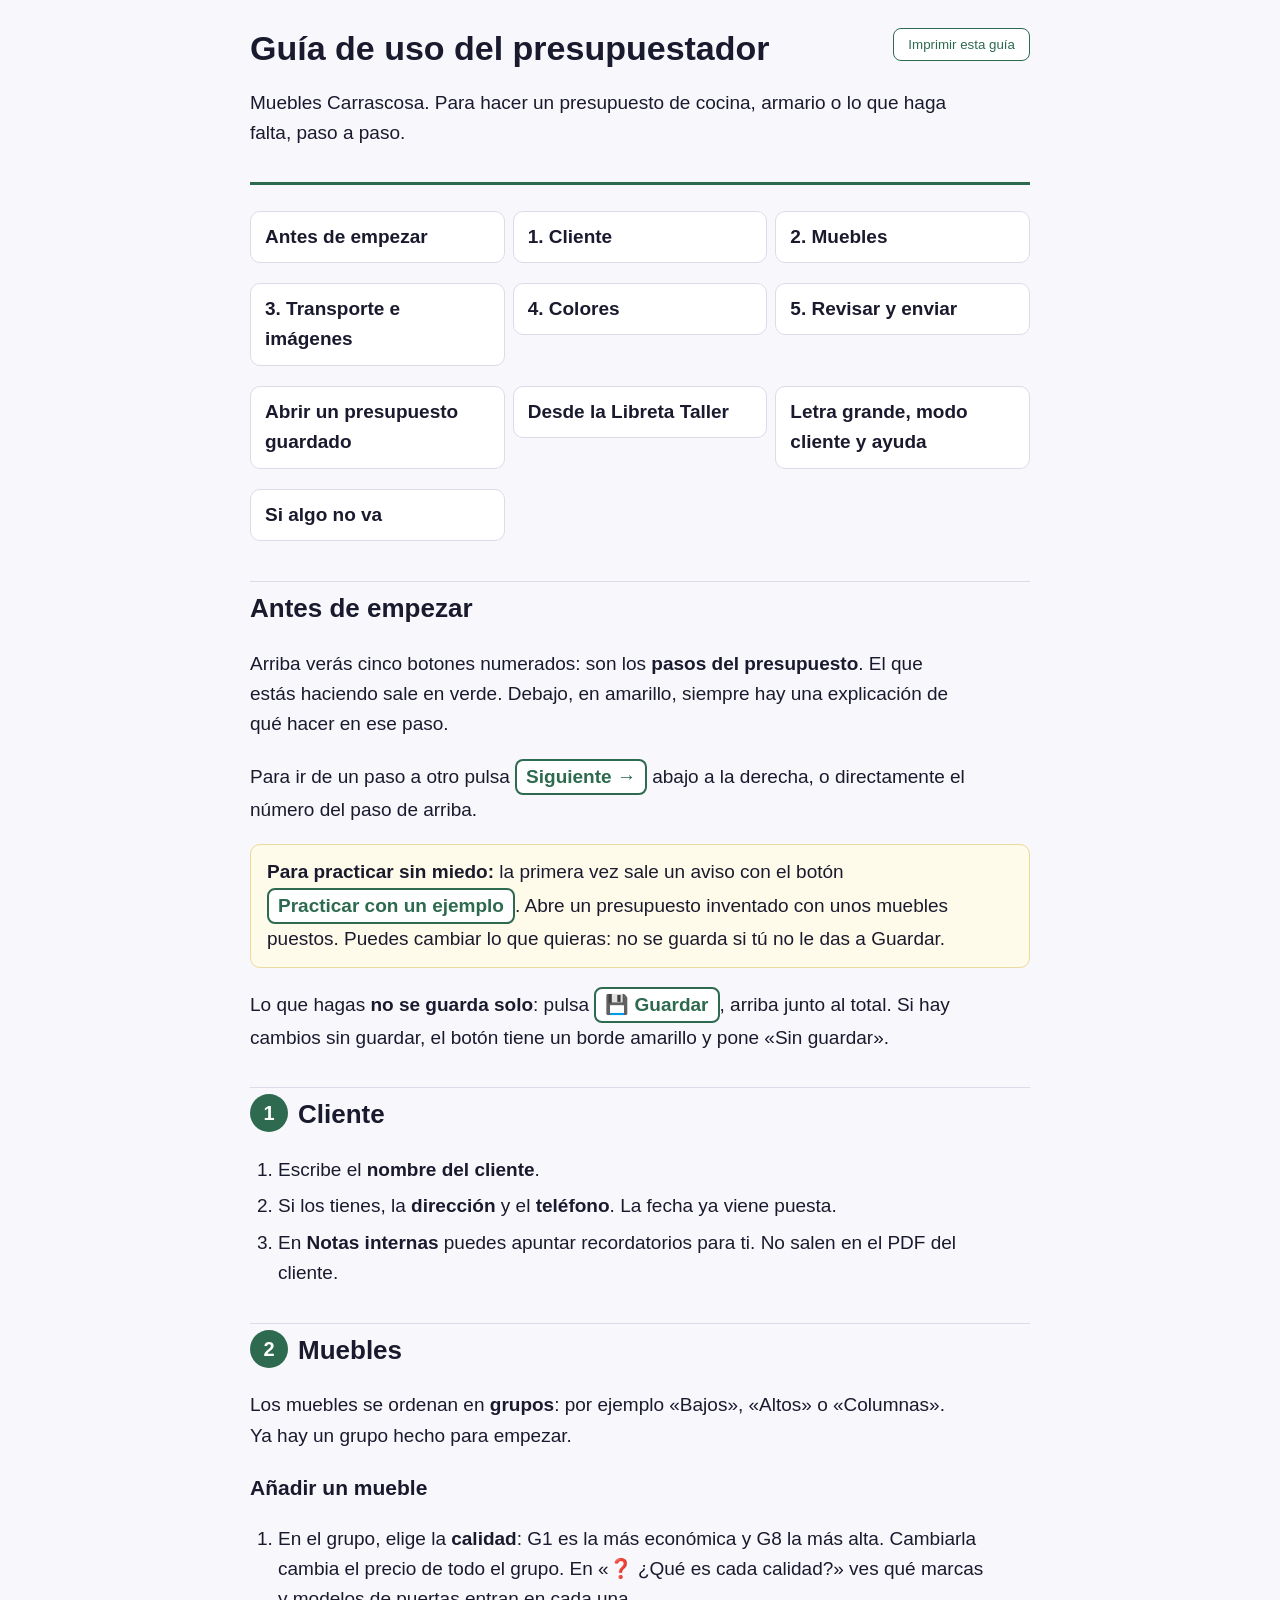
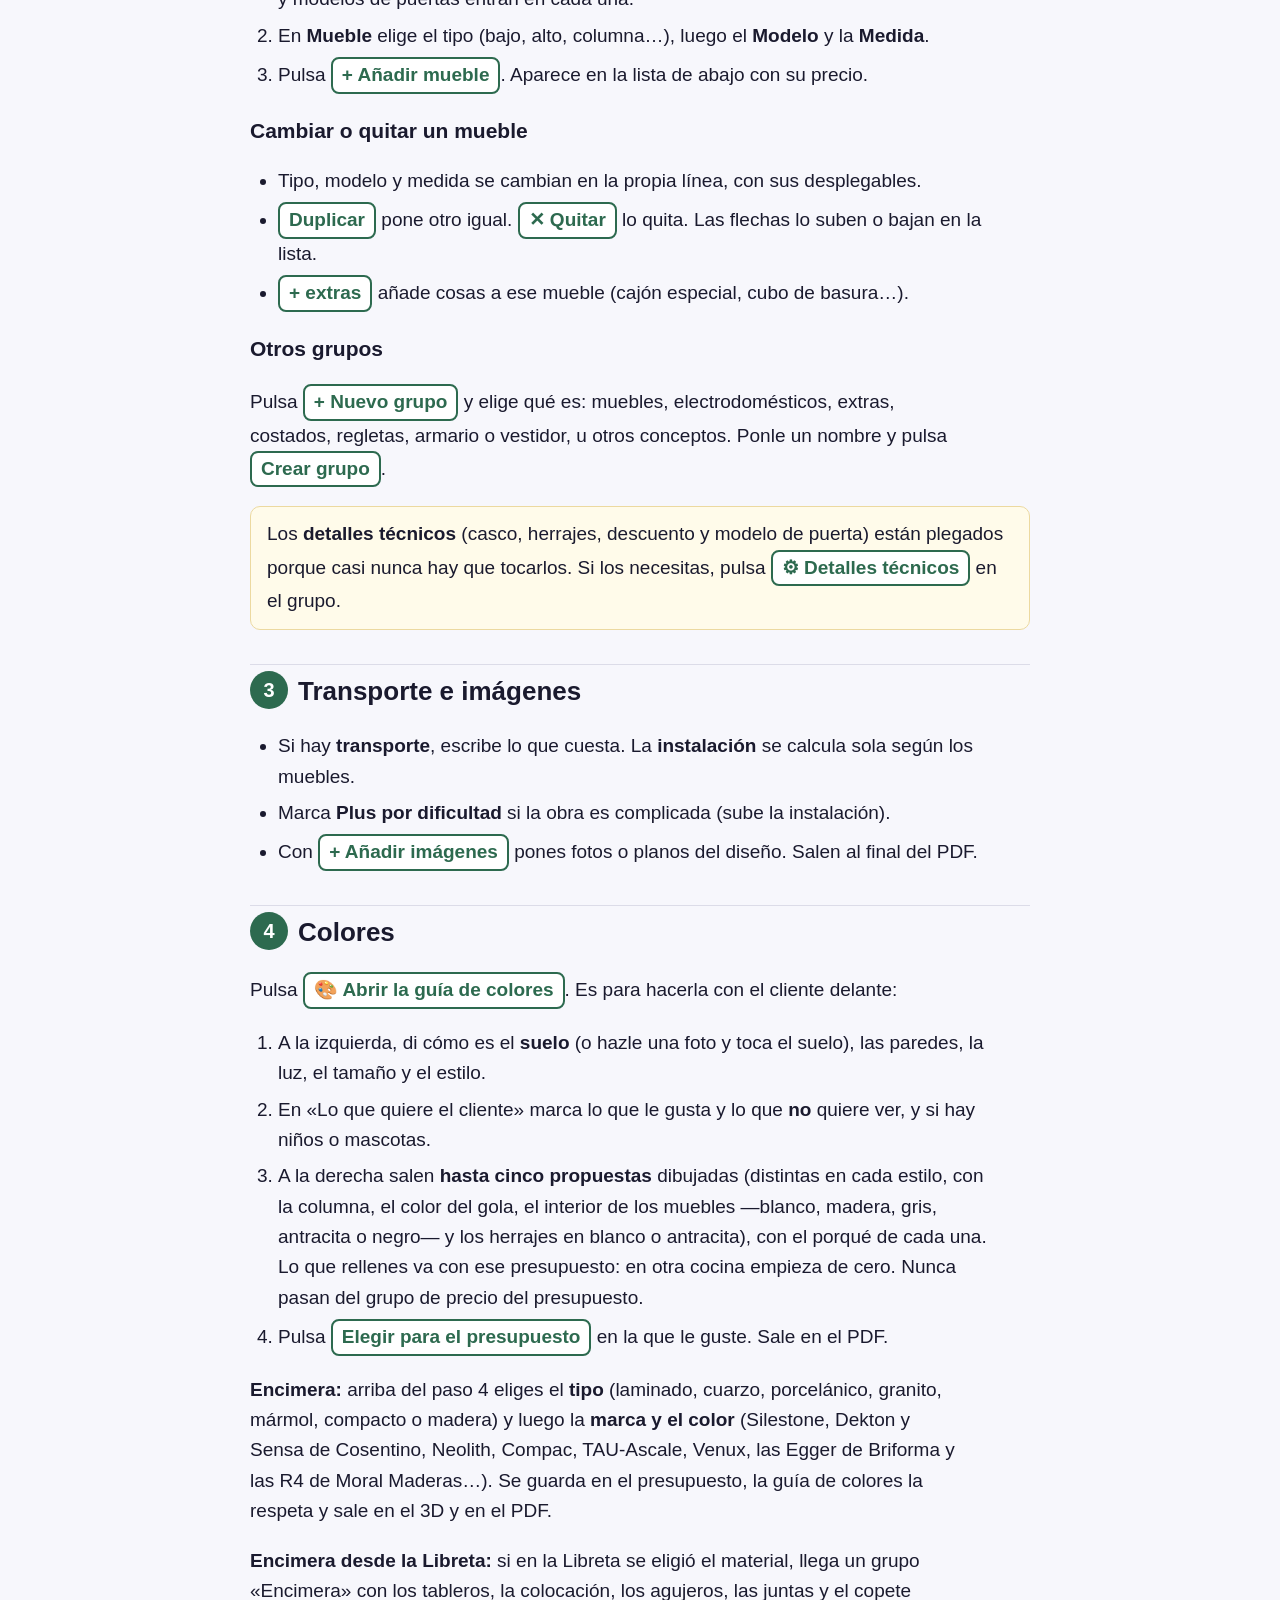
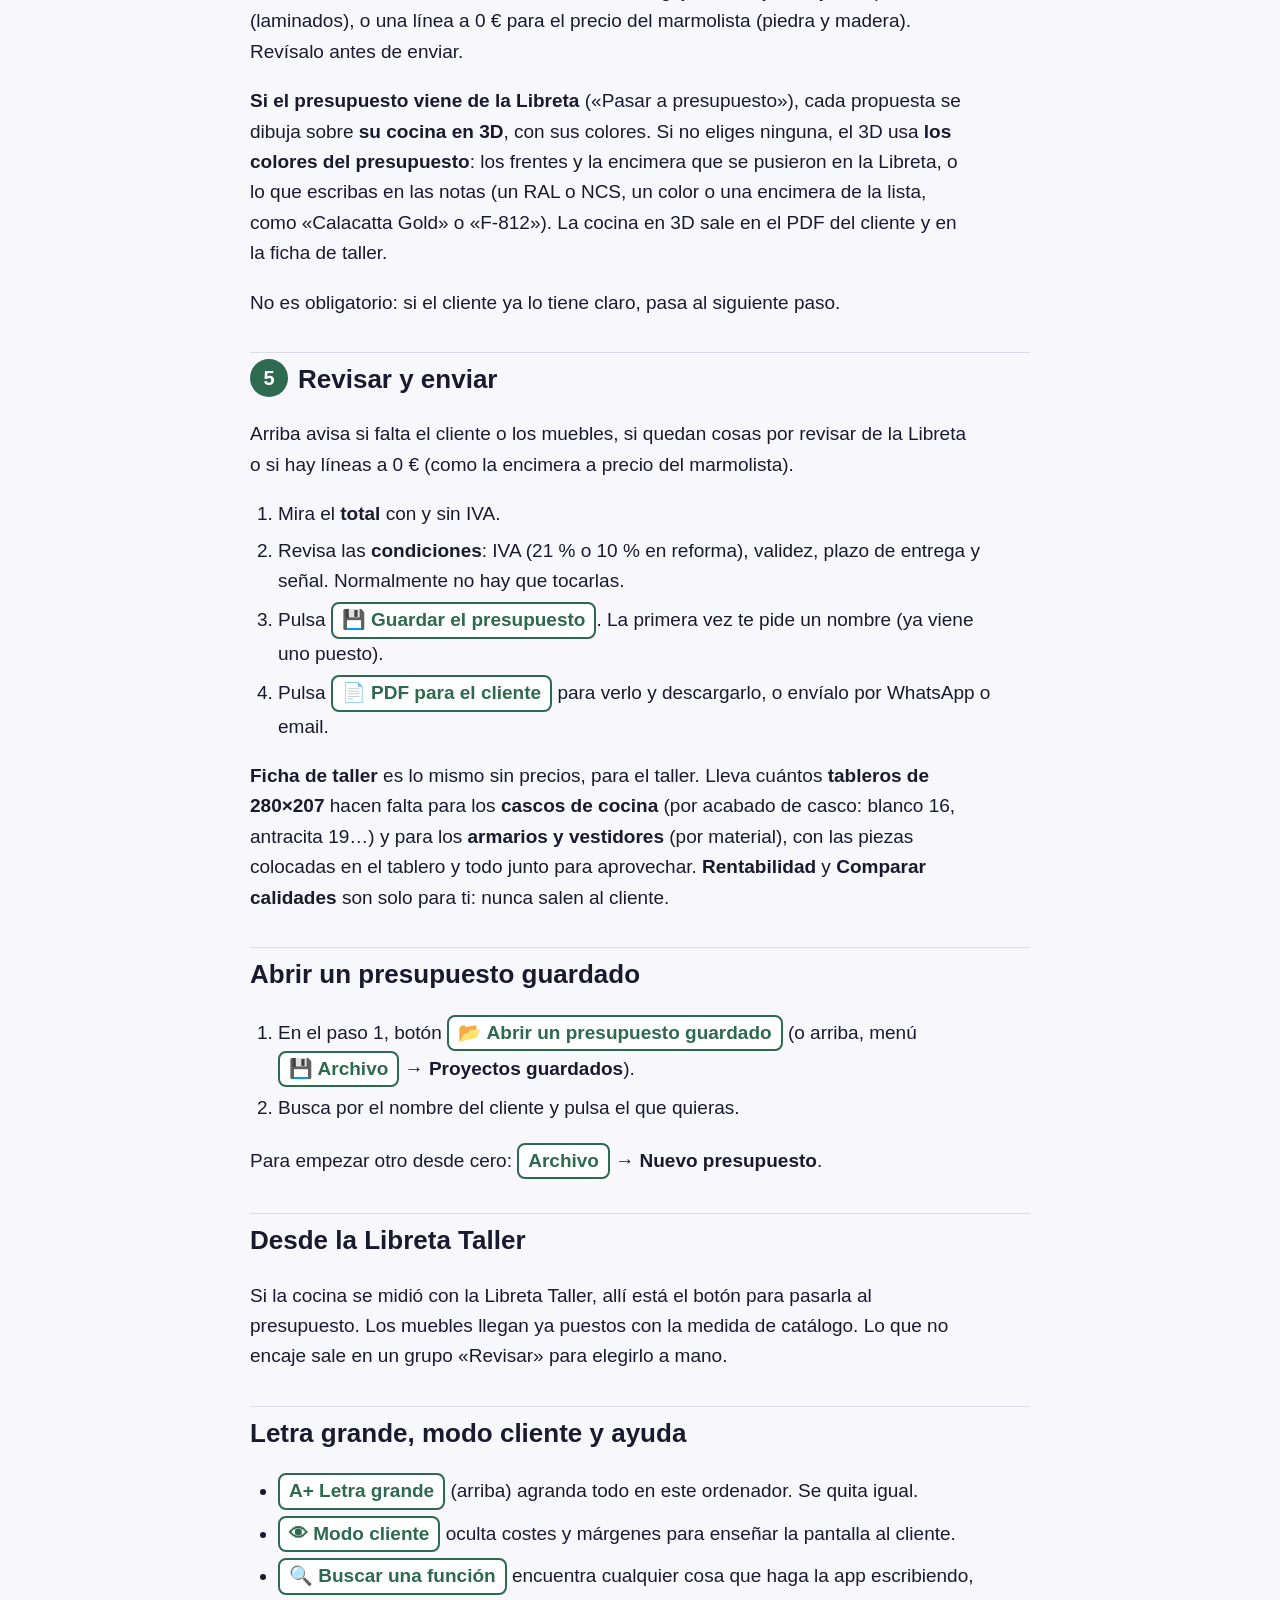
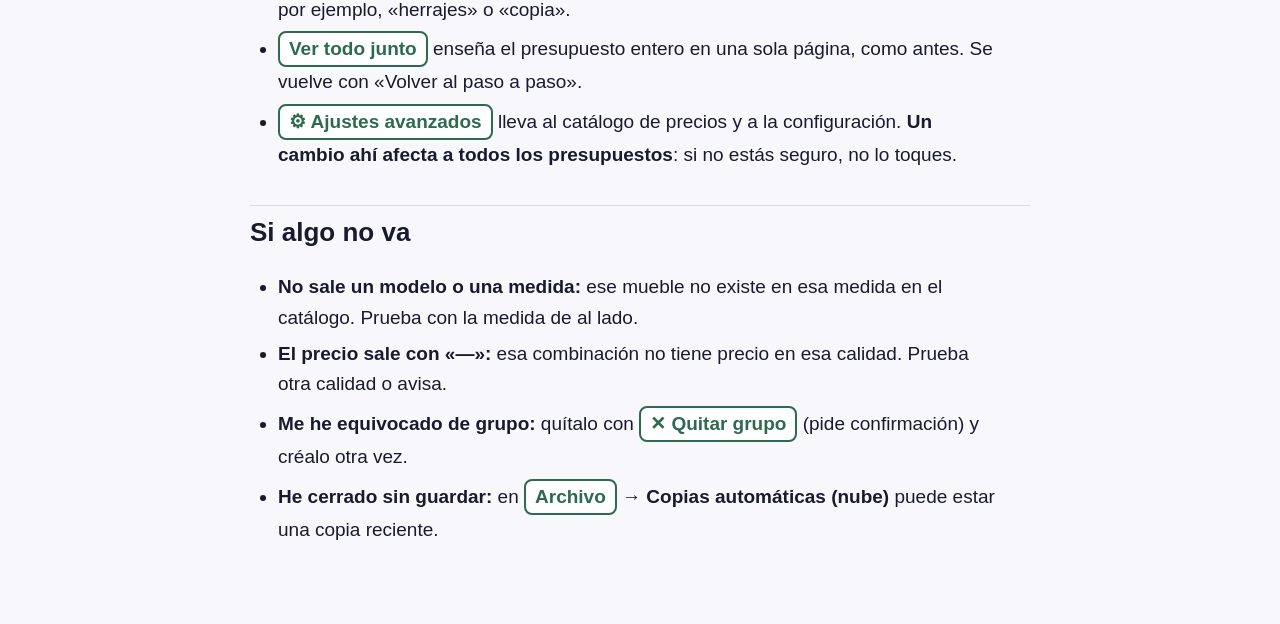
==== commit f6d7af77: "v172: catálogos de Moral Maderas (Lamiarte Sólidos, Alvic Just in Time y encimeras R4) - Frentes Lam" ====
--- a/guia-uso.html
+++ b/guia-uso.html
@@ -93,7 +93,7 @@
   <li>A la derecha salen <b>hasta cinco propuestas</b> dibujadas (distintas en cada estilo, con la columna, el color del gola, el interior de los muebles —blanco, madera, gris, antracita o negro— y los herrajes en blanco o antracita), con el porqué de cada una. Lo que rellenes va con ese presupuesto: en otra cocina empieza de cero. Nunca pasan del grupo de precio del presupuesto.</li>
   <li>Pulsa <span class="boton">Elegir para el presupuesto</span> en la que le guste. Sale en el PDF.</li>
 </ol>
-<p><b>Encimera:</b> arriba del paso 4 eliges el <b>tipo</b> (laminado, cuarzo, porcelánico, granito, mármol, compacto o madera) y luego la <b>marca y el color</b> (Silestone, Dekton y Sensa de Cosentino, Neolith, Compac, TAU-Ascale, Venux y las Egger de Briforma…). Se guarda en el presupuesto, la guía de colores la respeta y sale en el 3D y en el PDF.</p>
+<p><b>Encimera:</b> arriba del paso 4 eliges el <b>tipo</b> (laminado, cuarzo, porcelánico, granito, mármol, compacto o madera) y luego la <b>marca y el color</b> (Silestone, Dekton y Sensa de Cosentino, Neolith, Compac, TAU-Ascale, Venux, las Egger de Briforma y las R4 de Moral Maderas…). Se guarda en el presupuesto, la guía de colores la respeta y sale en el 3D y en el PDF.</p>
 <p><b>Encimera desde la Libreta:</b> si en la Libreta se eligió el material, llega un grupo «Encimera» con los tableros, la colocación, los agujeros, las juntas y el copete (laminados), o una línea a 0 € para el precio del marmolista (piedra y madera). Revísalo antes de enviar.</p>
 <p><b>Si el presupuesto viene de la Libreta</b> («Pasar a presupuesto»), cada propuesta se dibuja sobre <b>su cocina en 3D</b>, con sus colores. Si no eliges ninguna, el 3D usa <b>los colores del presupuesto</b>: los frentes y la encimera que se pusieron en la Libreta, o lo que escribas en las notas (un RAL o NCS, un color o una encimera de la lista, como «Calacatta Gold» o «F-812»). La cocina en 3D sale en el PDF del cliente y en la ficha de taller.</p>
 <p>No es obligatorio: si el cliente ya lo tiene claro, pasa al siguiente paso.</p>
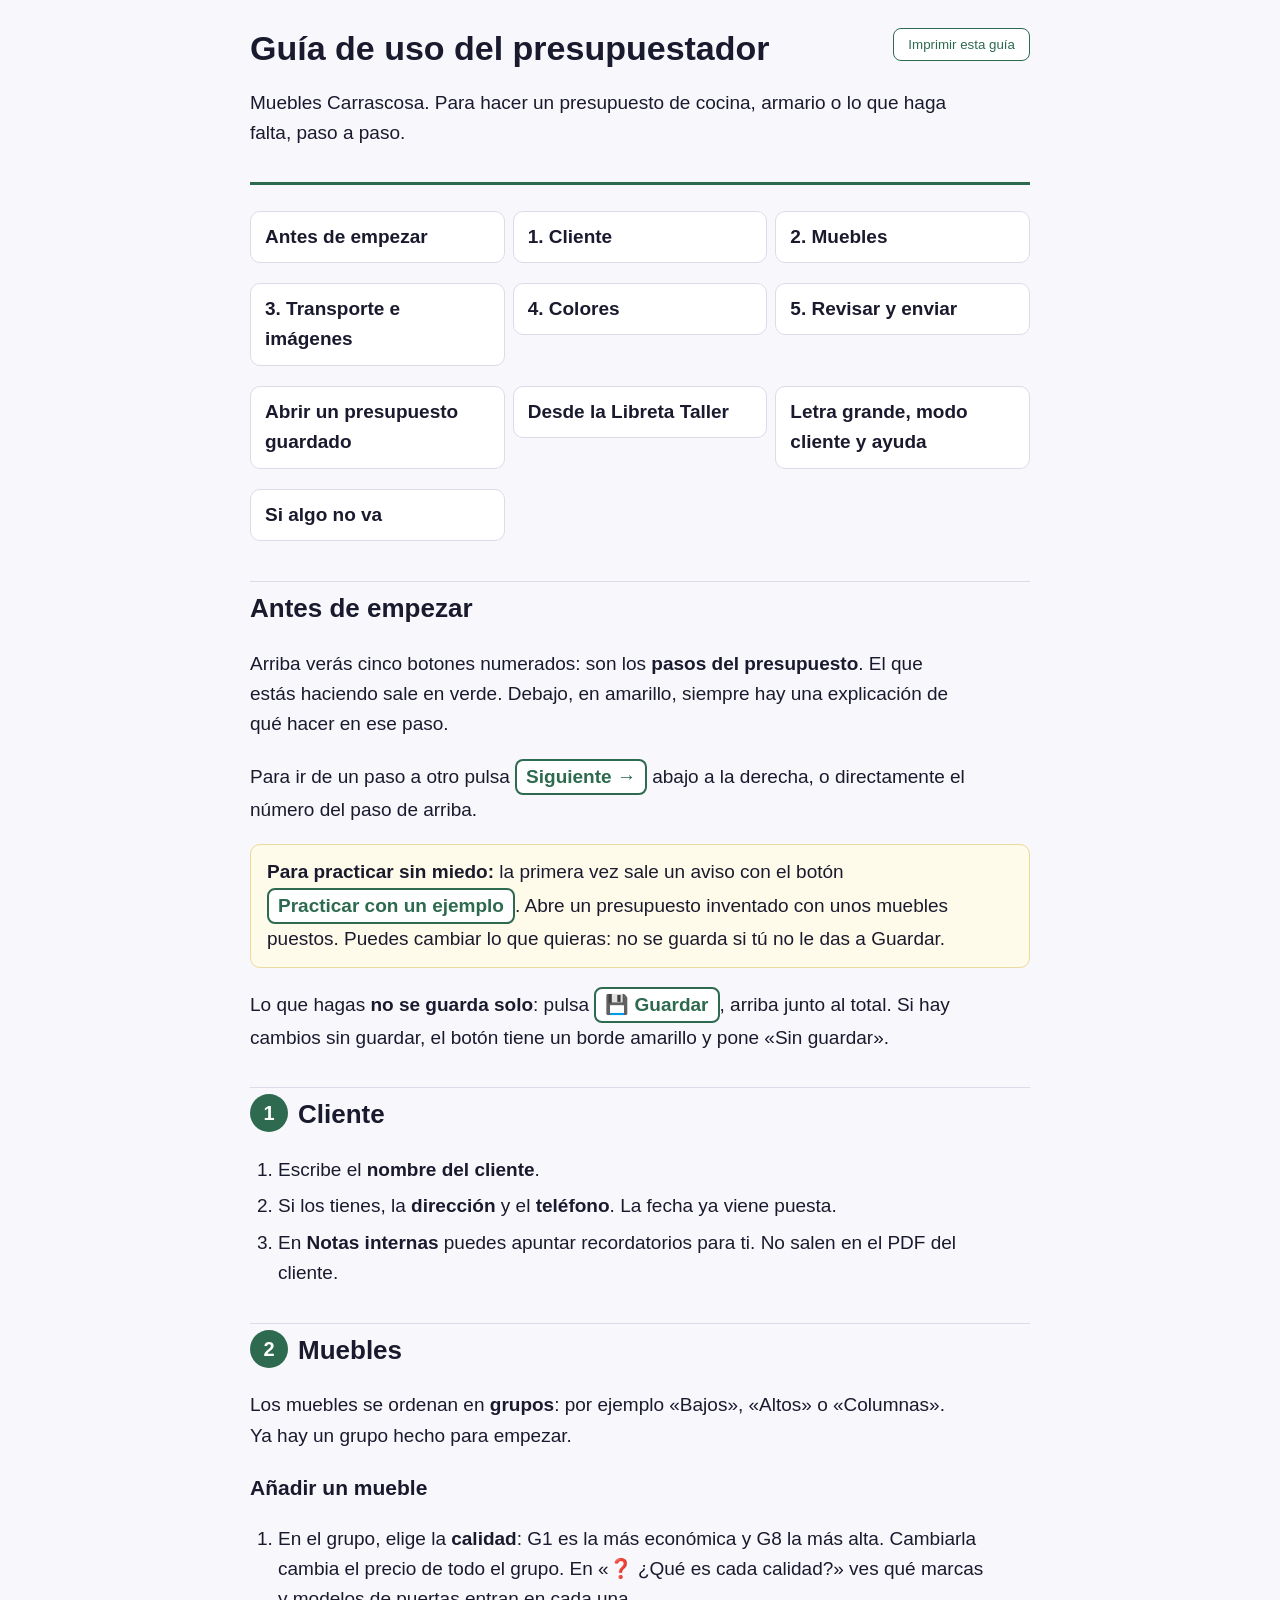
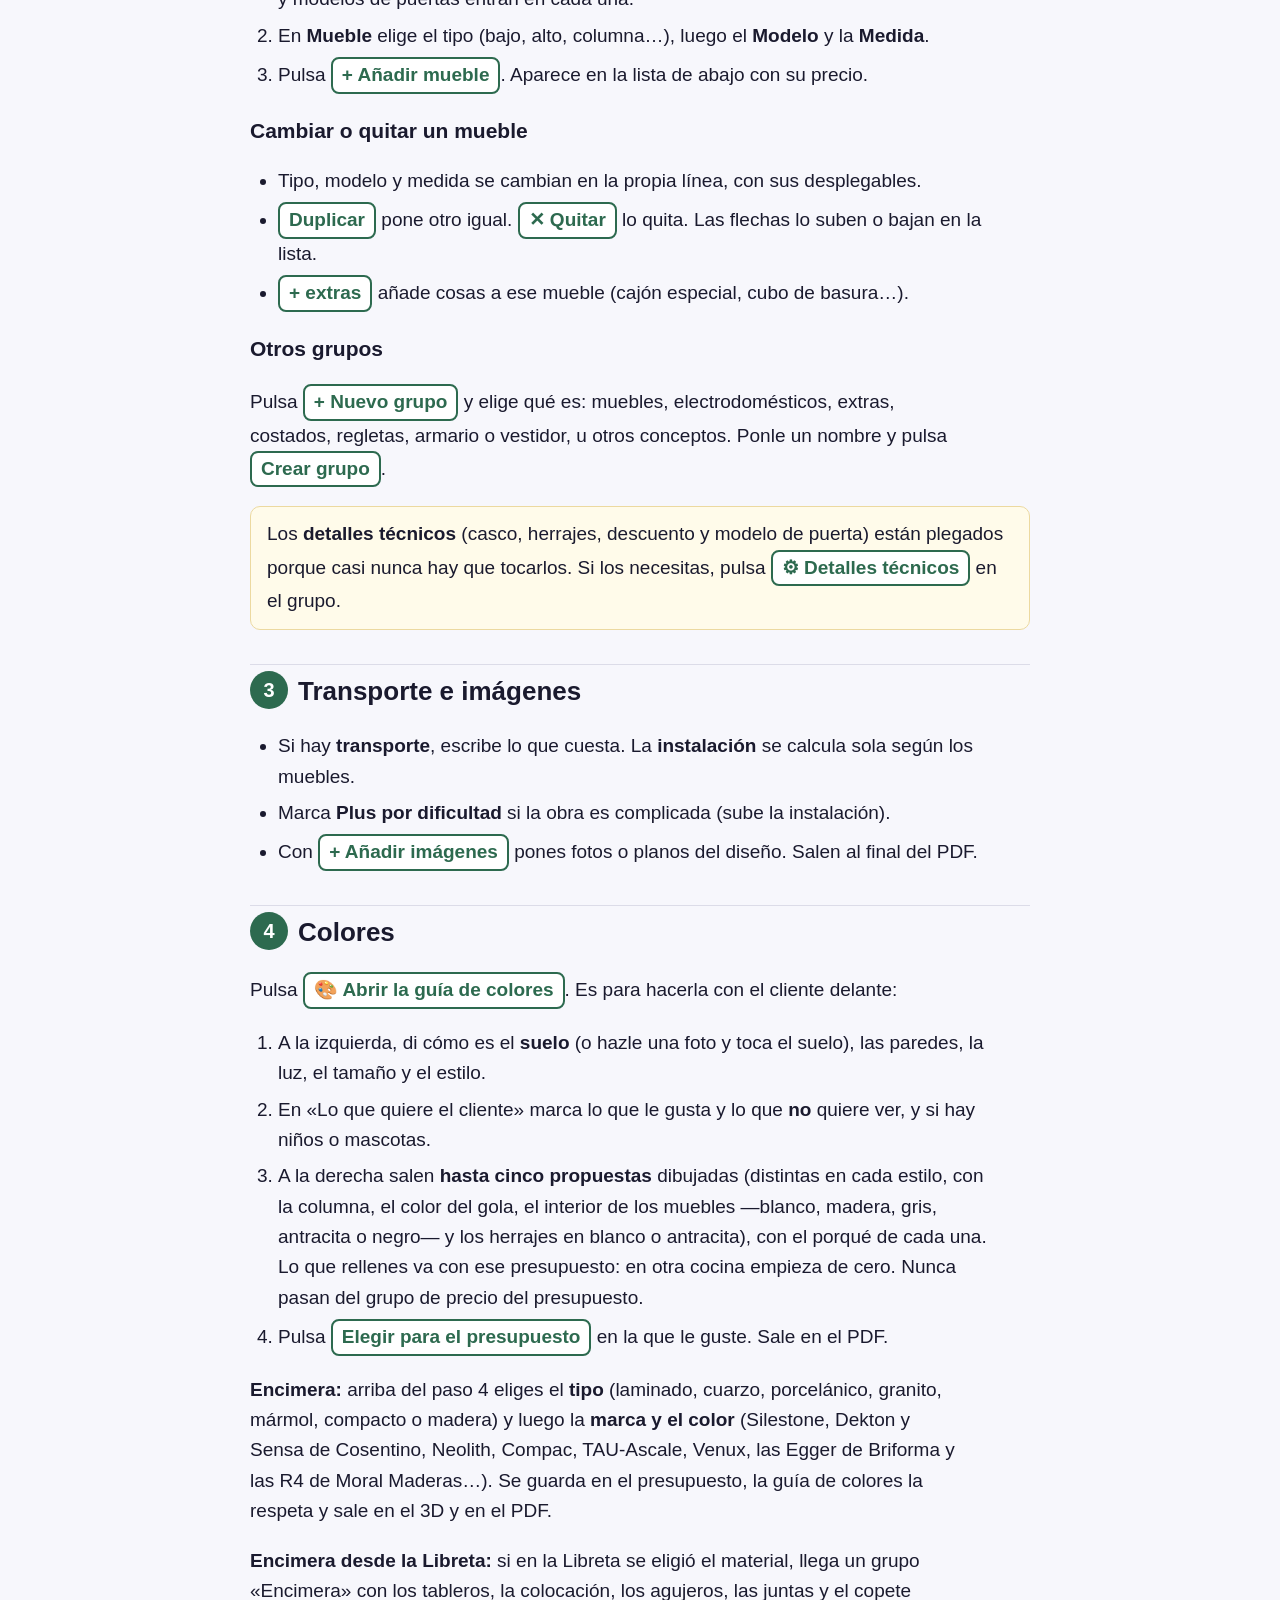
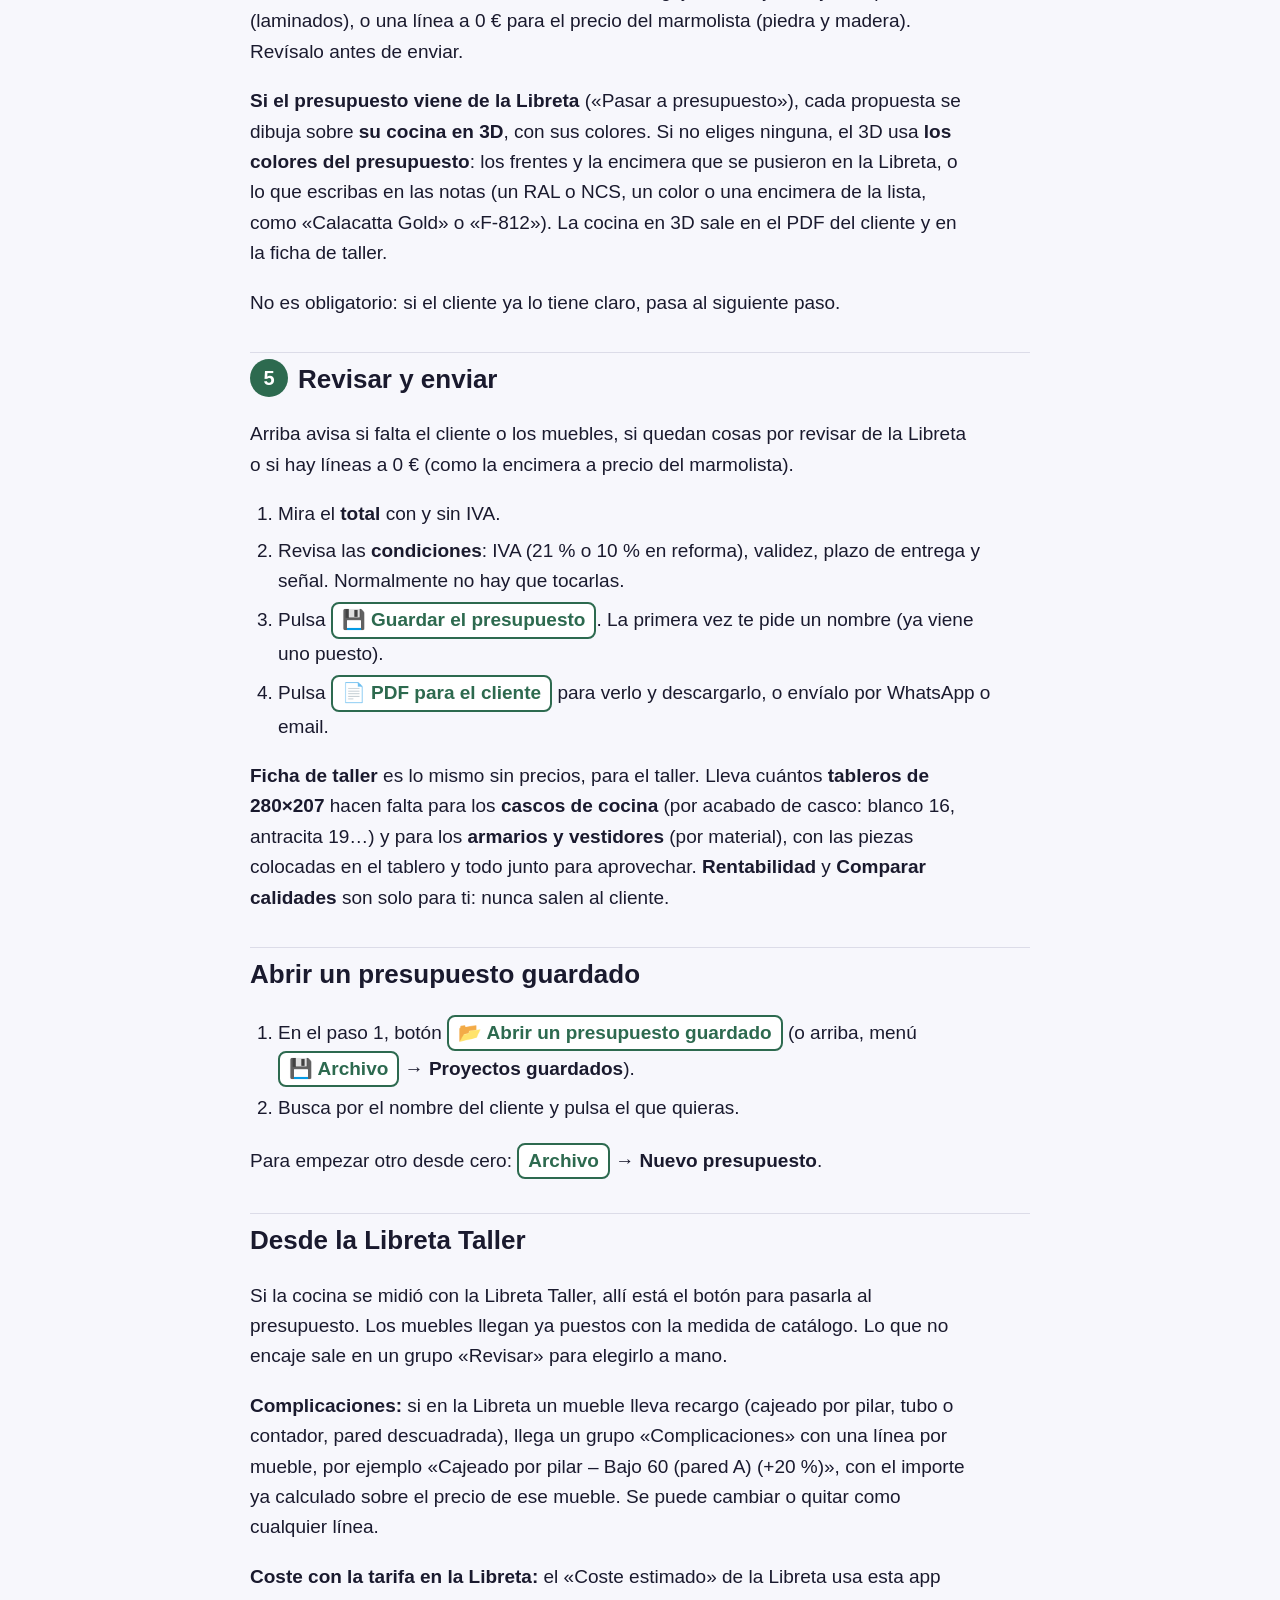
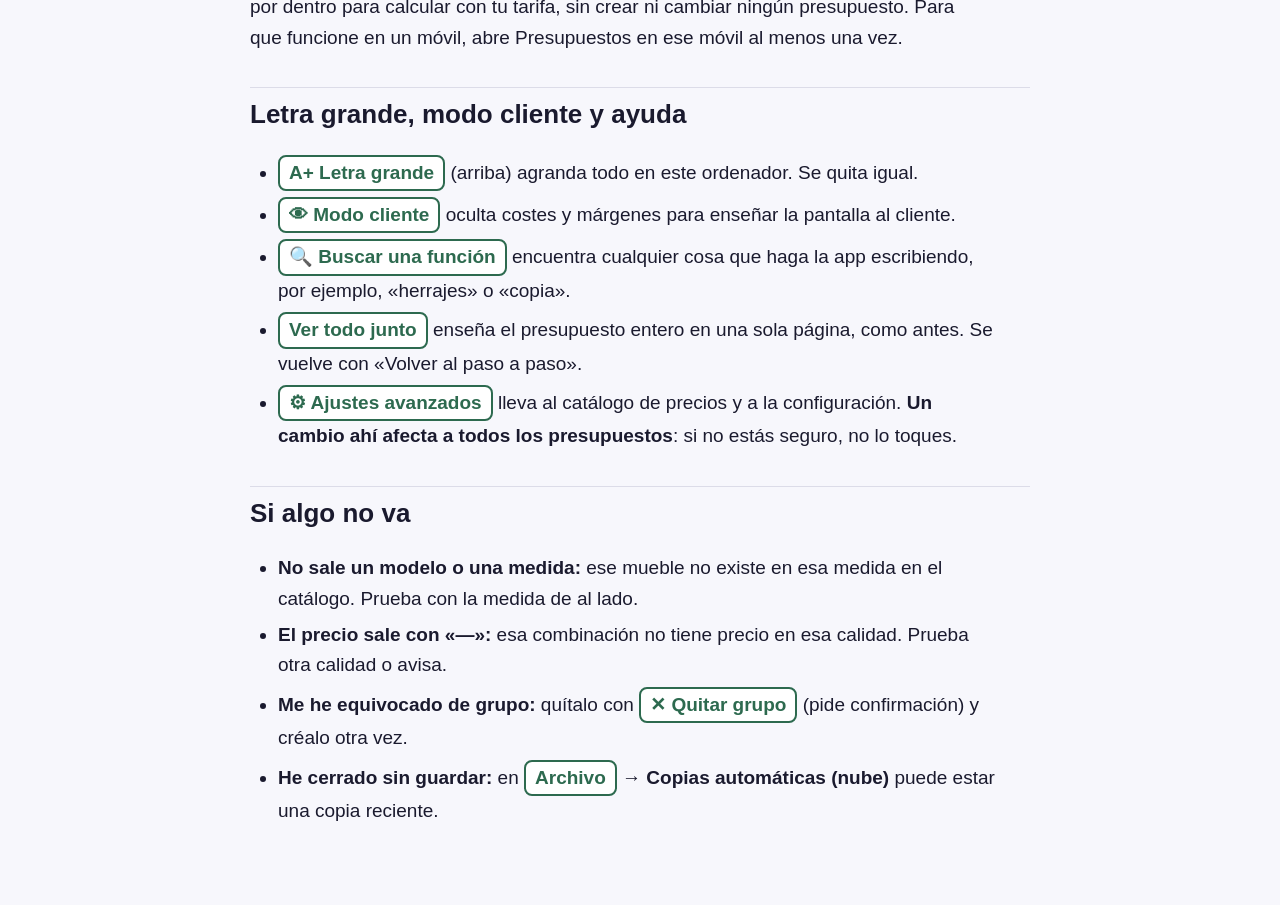
==== commit 4a3007f1: "v175: complicaciones de la Libreta y modo solo calcular - Lo que llega de la Libreta con recargo (ca" ====
--- a/guia-uso.html
+++ b/guia-uso.html
@@ -118,6 +118,9 @@
 <h2 id="libreta">Desde la Libreta Taller</h2>
 <p>Si la cocina se midió con la Libreta Taller, allí está el botón para pasarla al presupuesto. Los muebles llegan ya puestos con la medida de catálogo. Lo que no encaje sale en un grupo «Revisar» para elegirlo a mano.</p>
 
+<p><b>Complicaciones:</b> si en la Libreta un mueble lleva recargo (cajeado por pilar, tubo o contador, pared descuadrada), llega un grupo «Complicaciones» con una línea por mueble, por ejemplo «Cajeado por pilar – Bajo 60 (pared A) (+20 %)», con el importe ya calculado sobre el precio de ese mueble. Se puede cambiar o quitar como cualquier línea.</p>
+<p><b>Coste con la tarifa en la Libreta:</b> el «Coste estimado» de la Libreta usa esta app por dentro para calcular con tu tarifa, sin crear ni cambiar ningún presupuesto. Para que funcione en un móvil, abre Presupuestos en ese móvil al menos una vez.</p>
+
 <h2 id="trucos">Letra grande, modo cliente y ayuda</h2>
 <ul>
   <li><span class="boton">A+ Letra grande</span> (arriba) agranda todo en este ordenador. Se quita igual.</li>
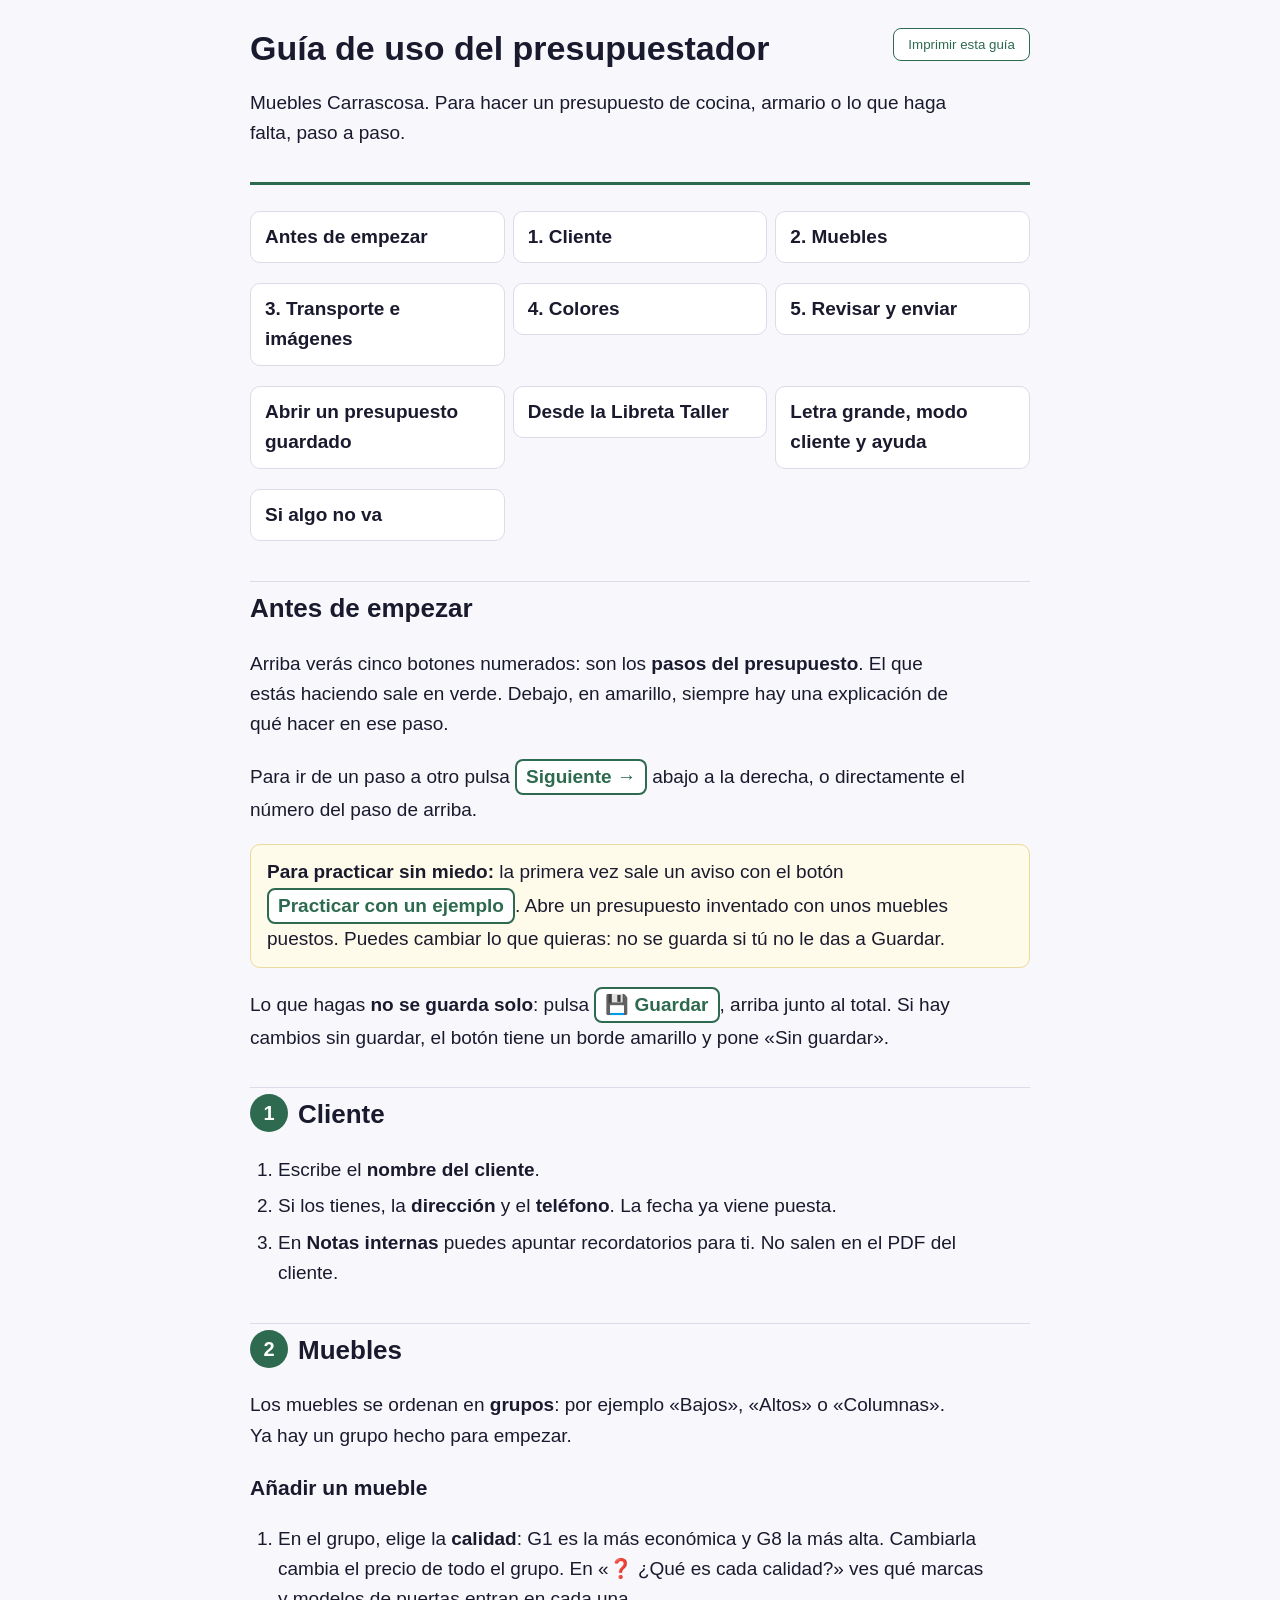
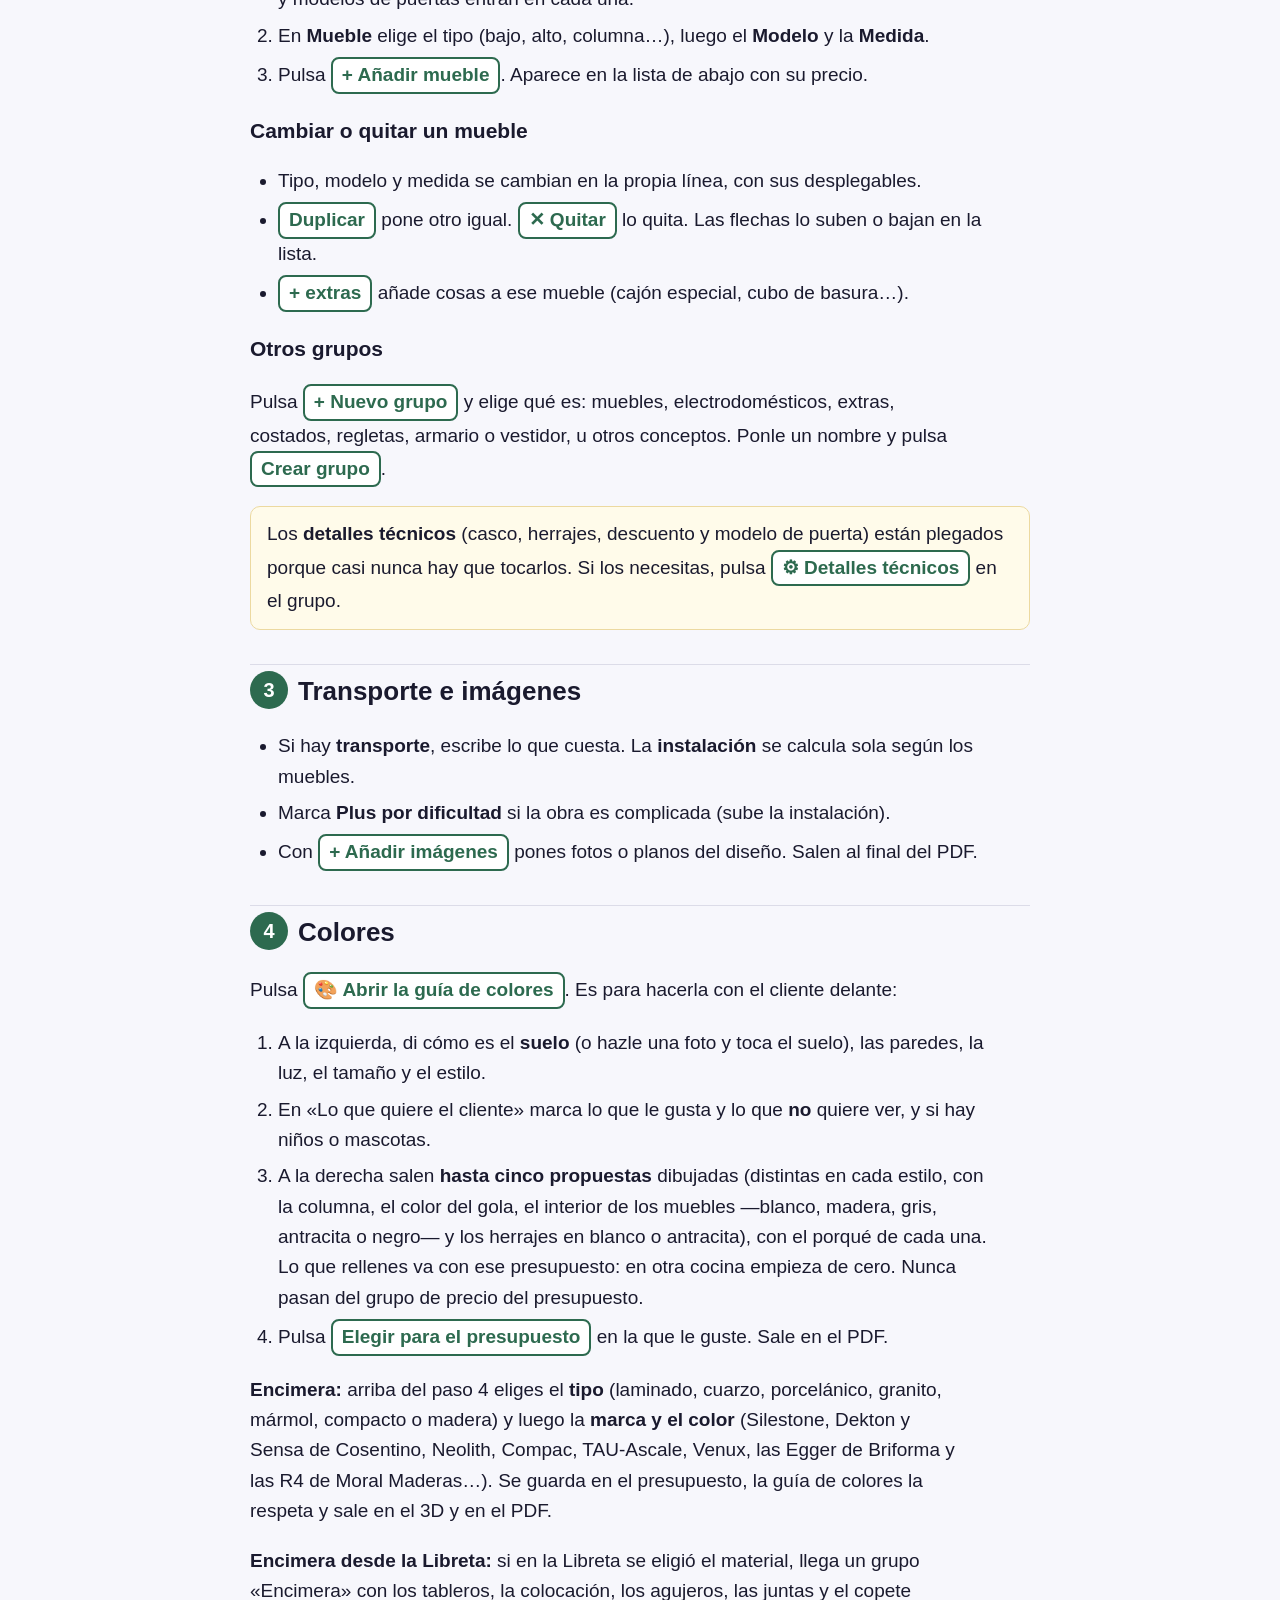
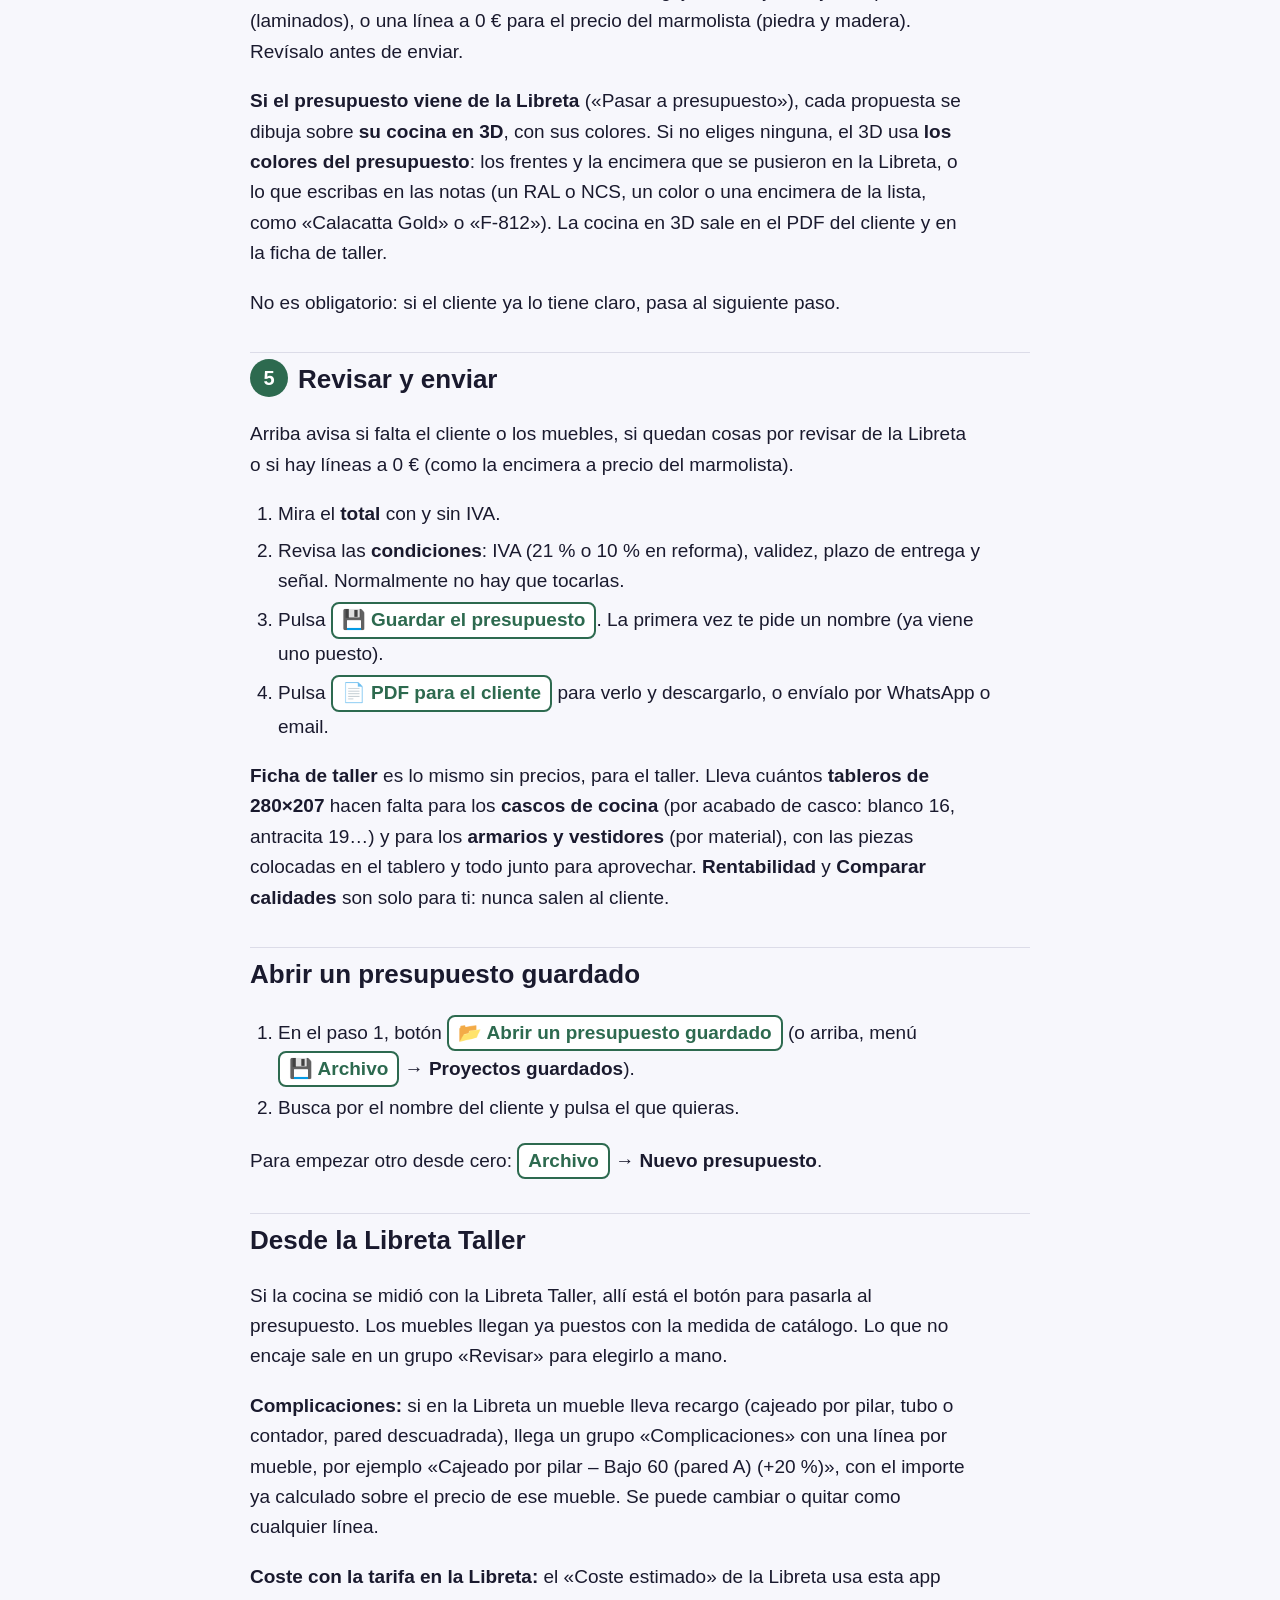
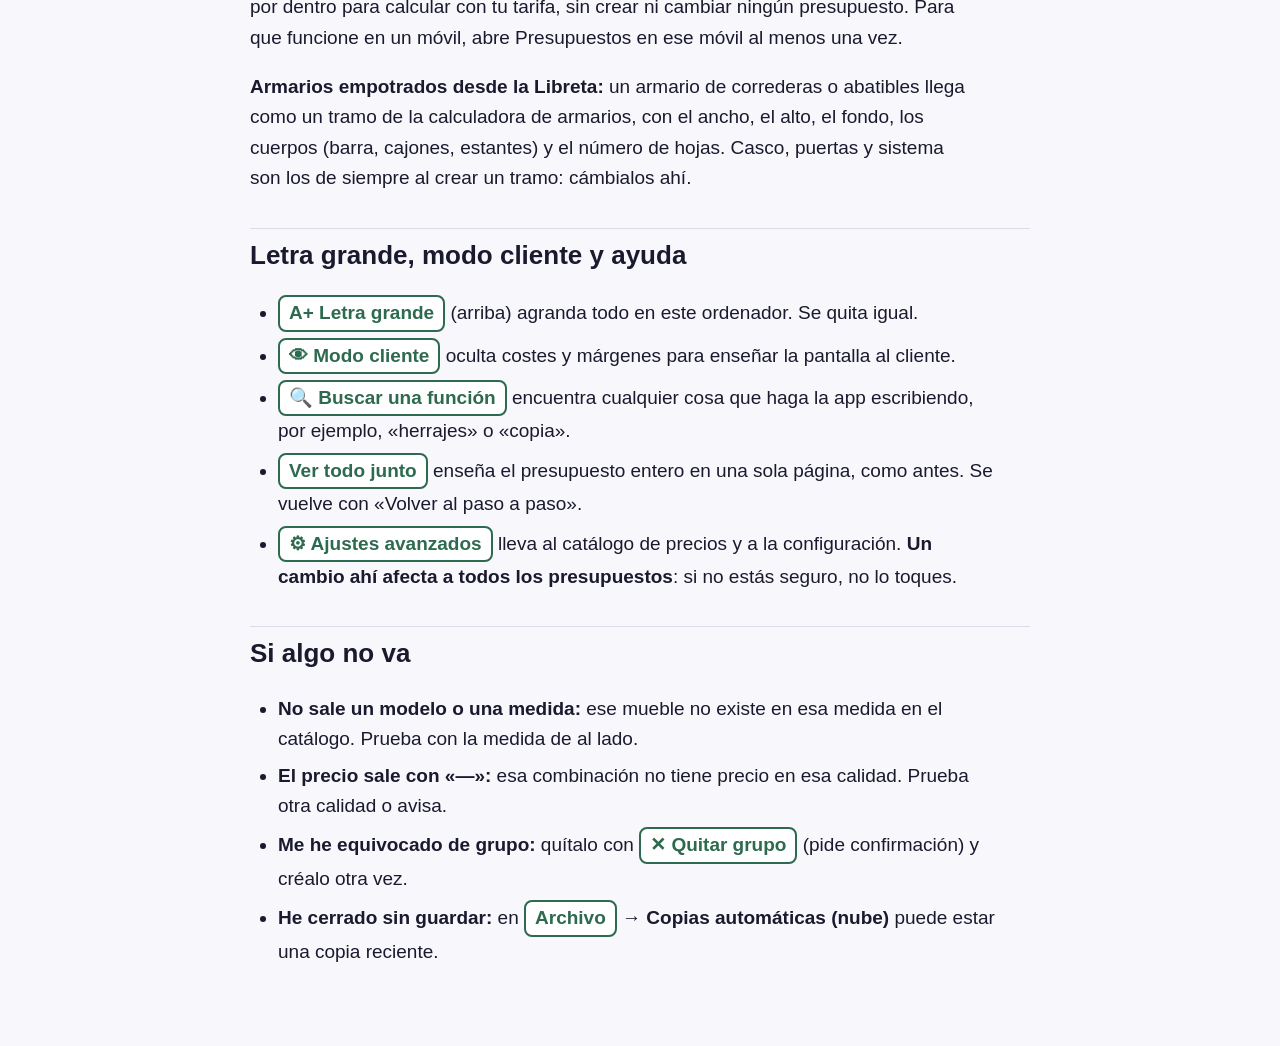
==== commit 209ba6a7: "v176: armarios empotrados de la Libreta con la calculadora de armarios - Un armario de correderas o " ====
--- a/guia-uso.html
+++ b/guia-uso.html
@@ -120,6 +120,7 @@
 
 <p><b>Complicaciones:</b> si en la Libreta un mueble lleva recargo (cajeado por pilar, tubo o contador, pared descuadrada), llega un grupo «Complicaciones» con una línea por mueble, por ejemplo «Cajeado por pilar – Bajo 60 (pared A) (+20 %)», con el importe ya calculado sobre el precio de ese mueble. Se puede cambiar o quitar como cualquier línea.</p>
 <p><b>Coste con la tarifa en la Libreta:</b> el «Coste estimado» de la Libreta usa esta app por dentro para calcular con tu tarifa, sin crear ni cambiar ningún presupuesto. Para que funcione en un móvil, abre Presupuestos en ese móvil al menos una vez.</p>
+<p><b>Armarios empotrados desde la Libreta:</b> un armario de correderas o abatibles llega como un tramo de la calculadora de armarios, con el ancho, el alto, el fondo, los cuerpos (barra, cajones, estantes) y el número de hojas. Casco, puertas y sistema son los de siempre al crear un tramo: cámbialos ahí.</p>
 
 <h2 id="trucos">Letra grande, modo cliente y ayuda</h2>
 <ul>
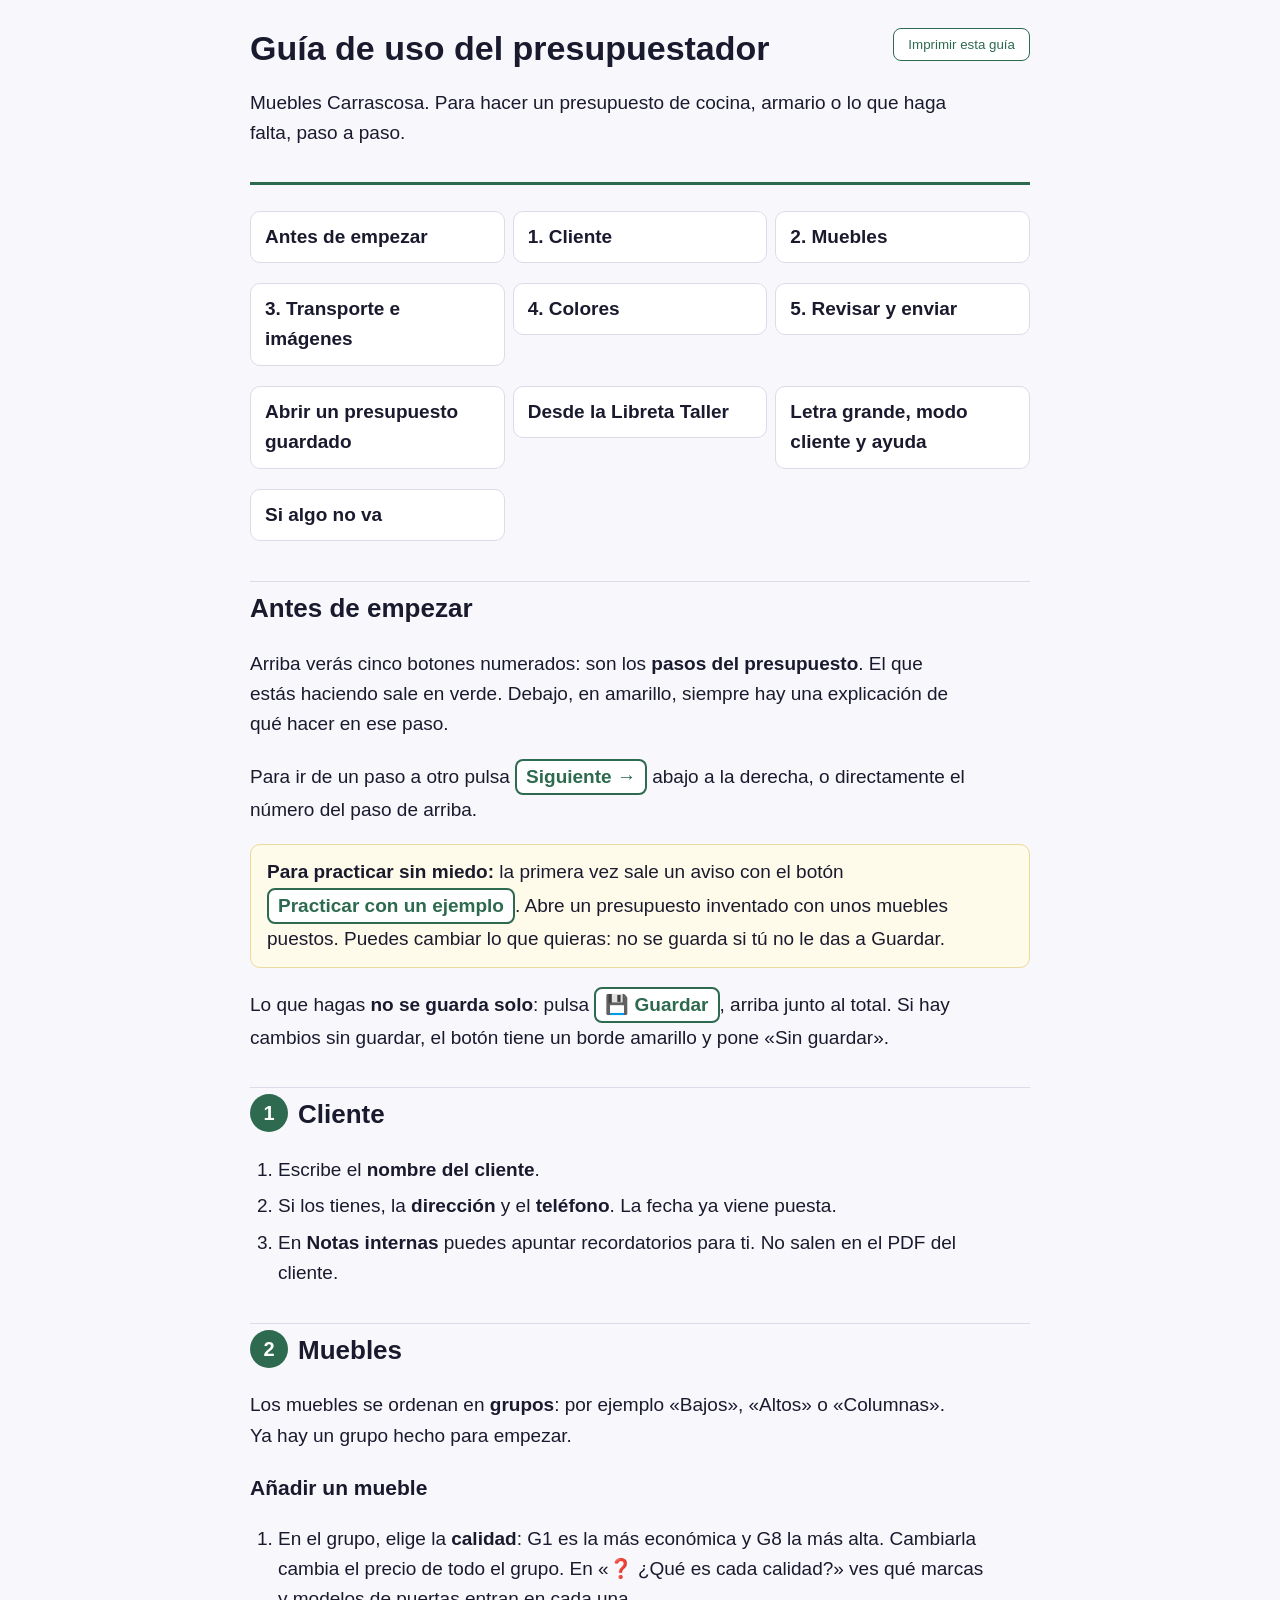
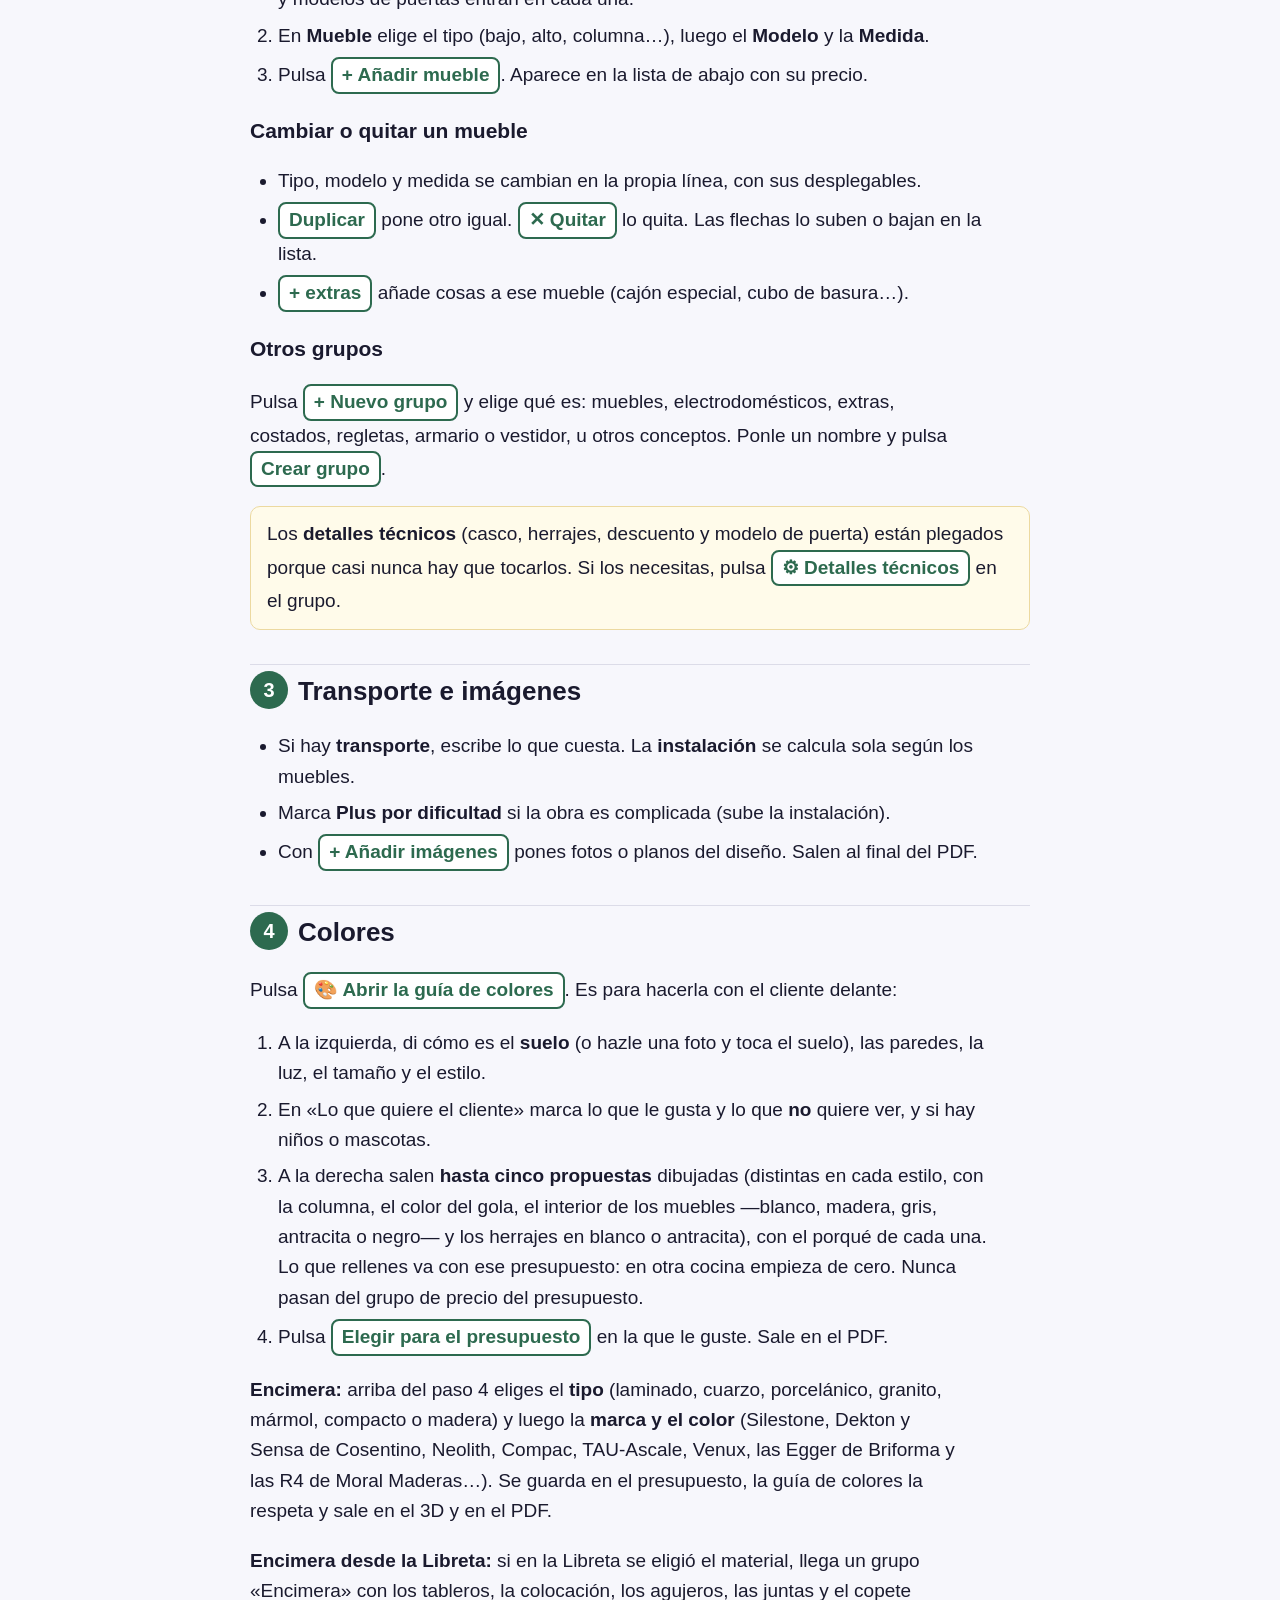
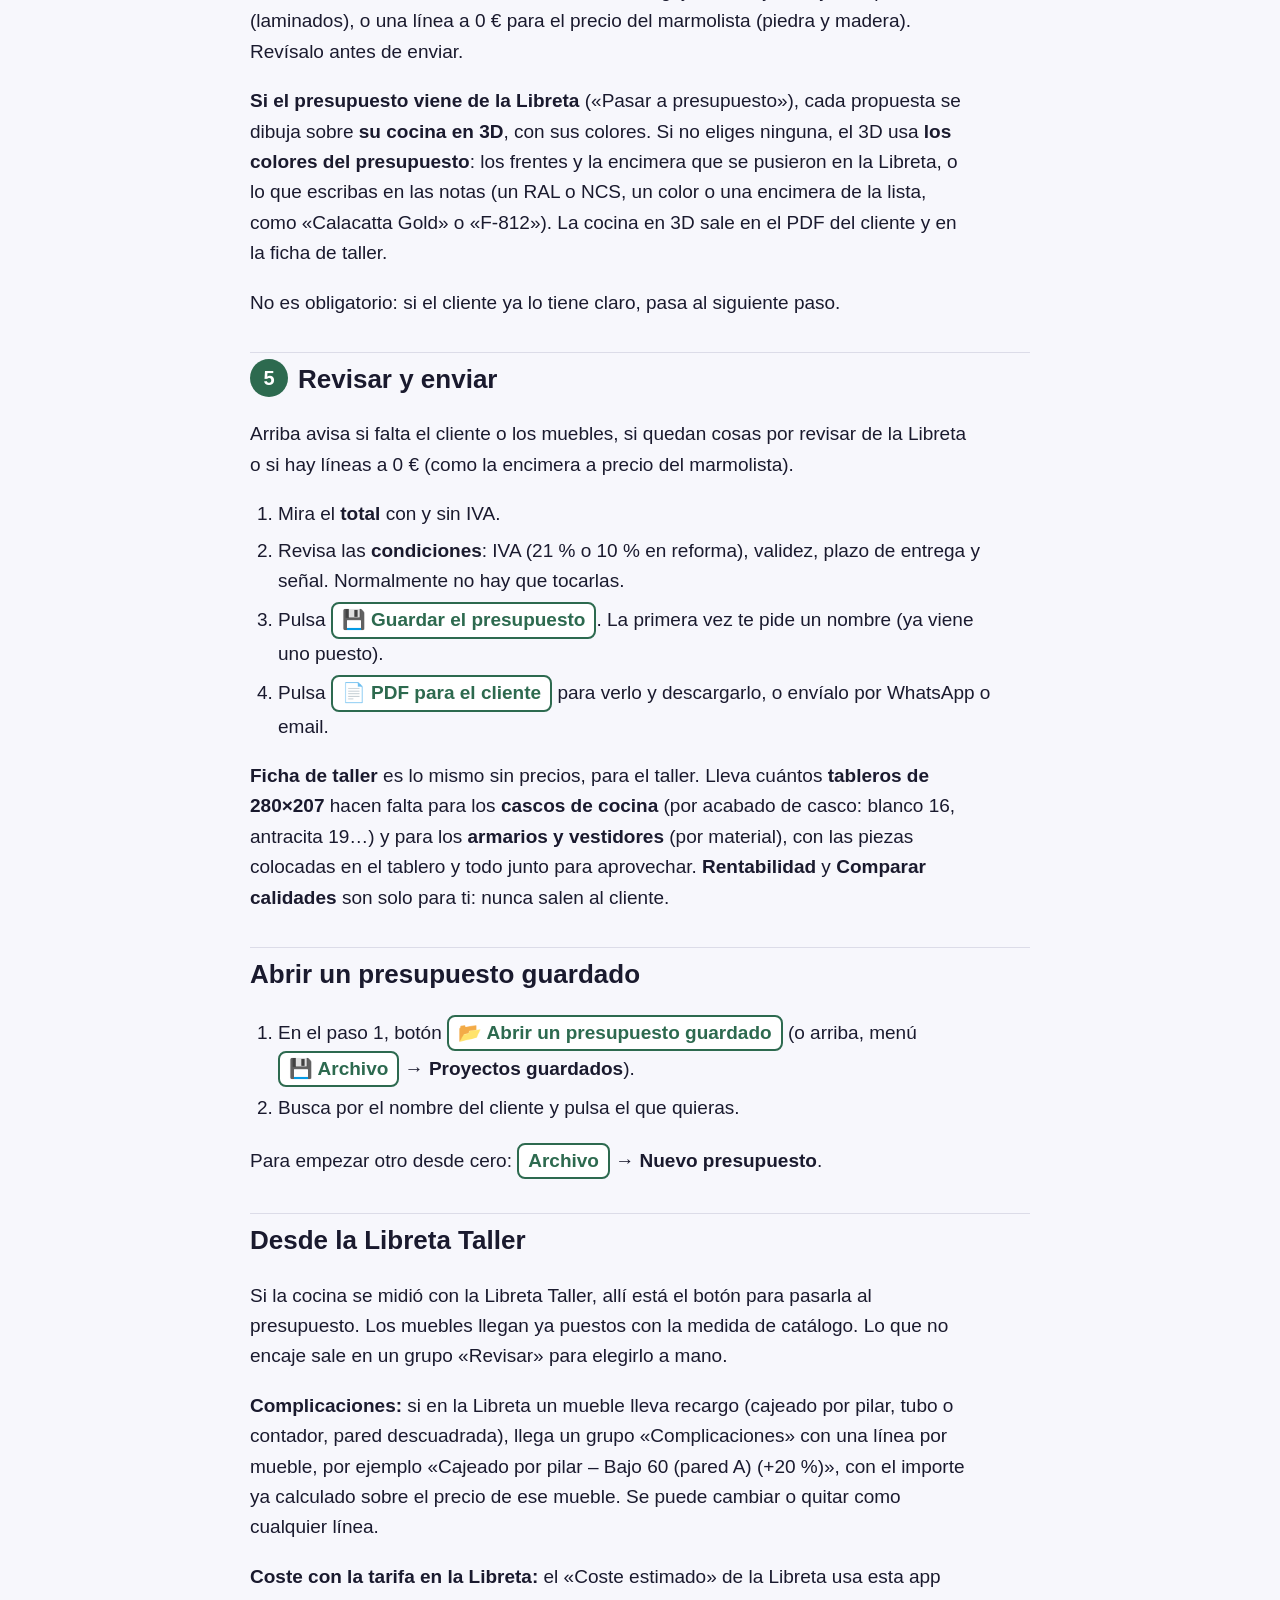
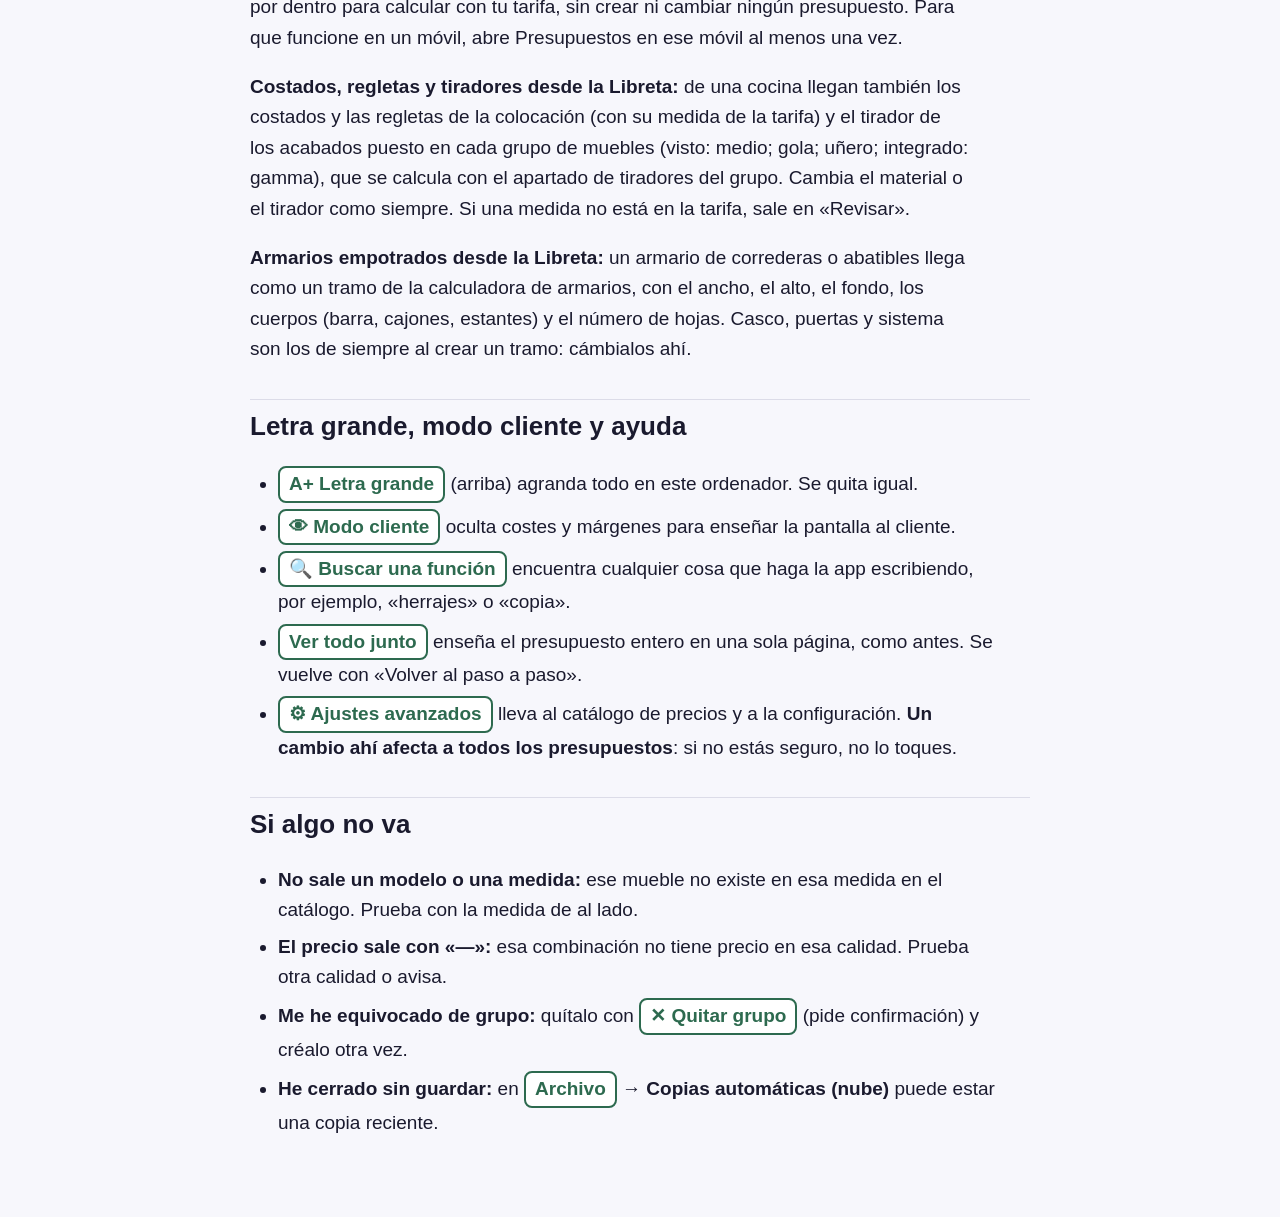
==== commit 75b01ce4: "v177: costados, regletas y tirador de la Libreta - De una cocina de la Libreta llegan los costados y" ====
--- a/guia-uso.html
+++ b/guia-uso.html
@@ -120,6 +120,7 @@
 
 <p><b>Complicaciones:</b> si en la Libreta un mueble lleva recargo (cajeado por pilar, tubo o contador, pared descuadrada), llega un grupo «Complicaciones» con una línea por mueble, por ejemplo «Cajeado por pilar – Bajo 60 (pared A) (+20 %)», con el importe ya calculado sobre el precio de ese mueble. Se puede cambiar o quitar como cualquier línea.</p>
 <p><b>Coste con la tarifa en la Libreta:</b> el «Coste estimado» de la Libreta usa esta app por dentro para calcular con tu tarifa, sin crear ni cambiar ningún presupuesto. Para que funcione en un móvil, abre Presupuestos en ese móvil al menos una vez.</p>
+<p><b>Costados, regletas y tiradores desde la Libreta:</b> de una cocina llegan también los costados y las regletas de la colocación (con su medida de la tarifa) y el tirador de los acabados puesto en cada grupo de muebles (visto: medio; gola; uñero; integrado: gamma), que se calcula con el apartado de tiradores del grupo. Cambia el material o el tirador como siempre. Si una medida no está en la tarifa, sale en «Revisar».</p>
 <p><b>Armarios empotrados desde la Libreta:</b> un armario de correderas o abatibles llega como un tramo de la calculadora de armarios, con el ancho, el alto, el fondo, los cuerpos (barra, cajones, estantes) y el número de hojas. Casco, puertas y sistema son los de siempre al crear un tramo: cámbialos ahí.</p>
 
 <h2 id="trucos">Letra grande, modo cliente y ayuda</h2>
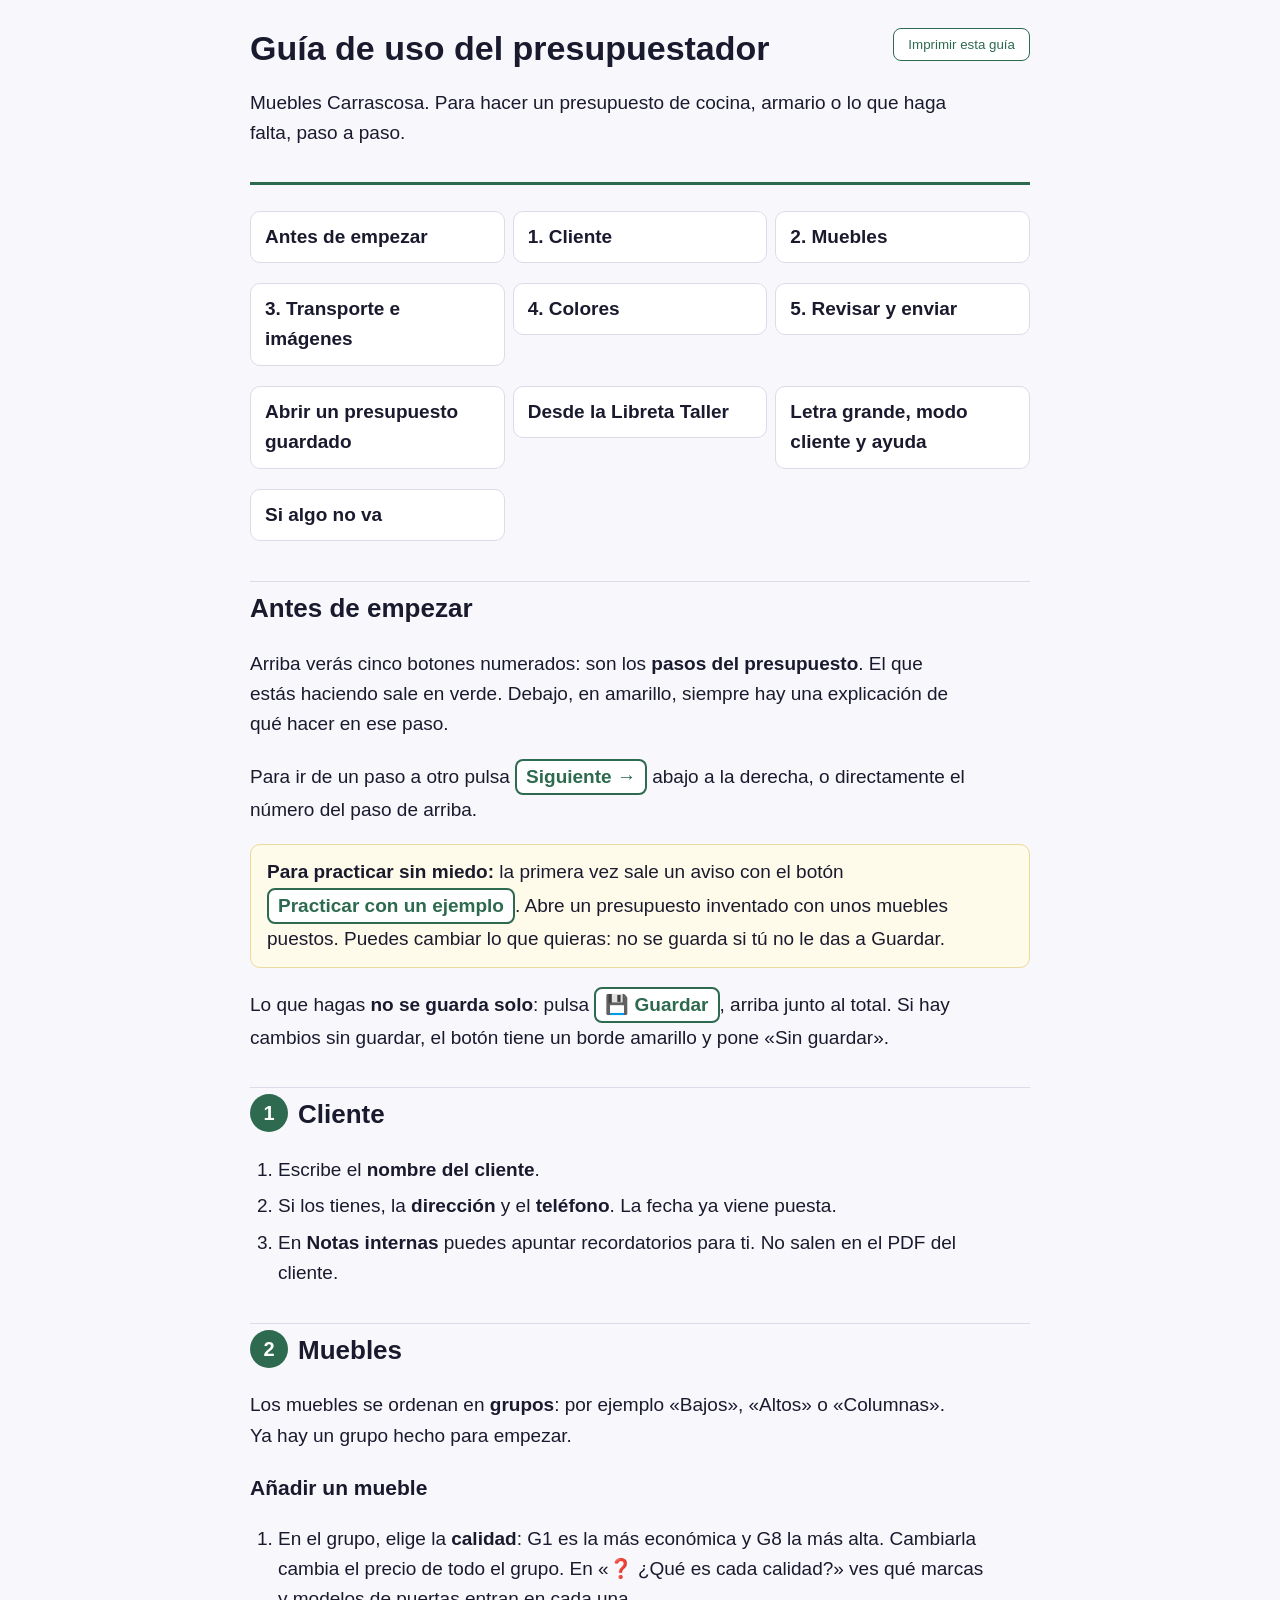
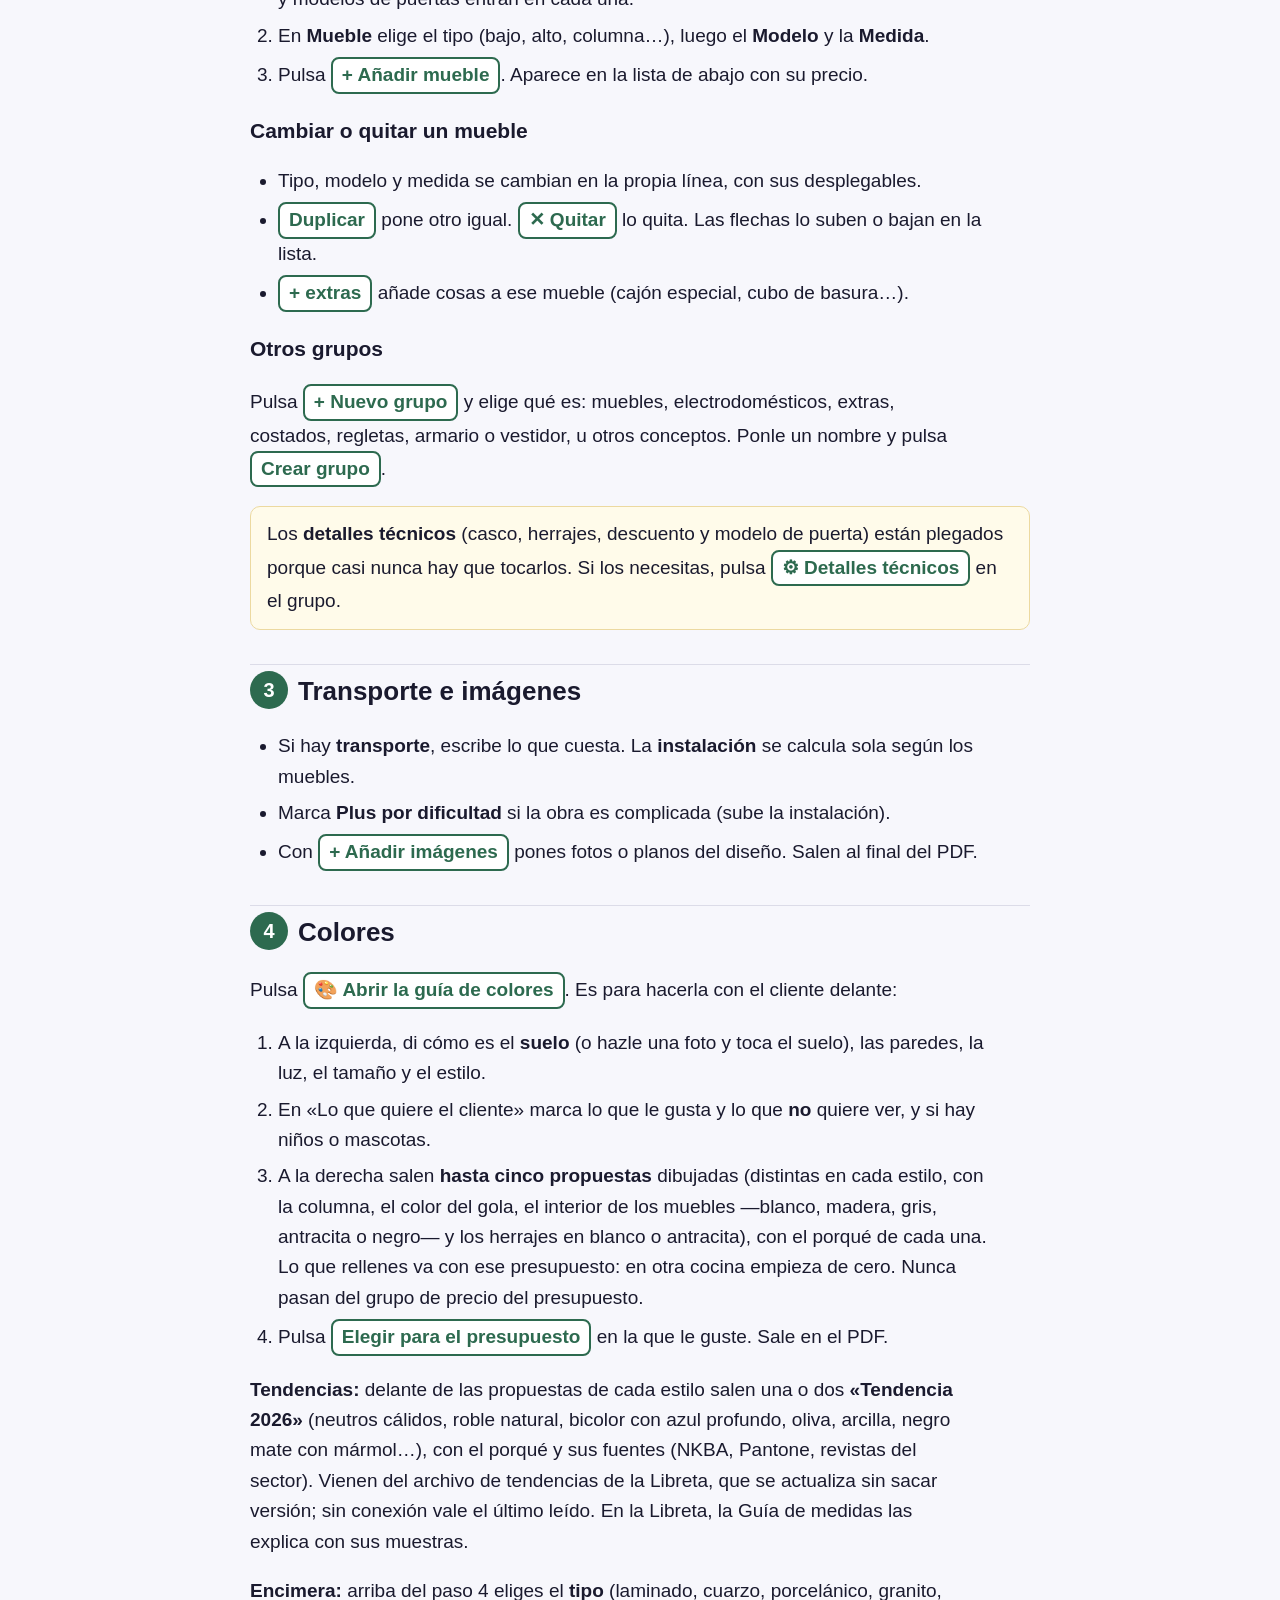
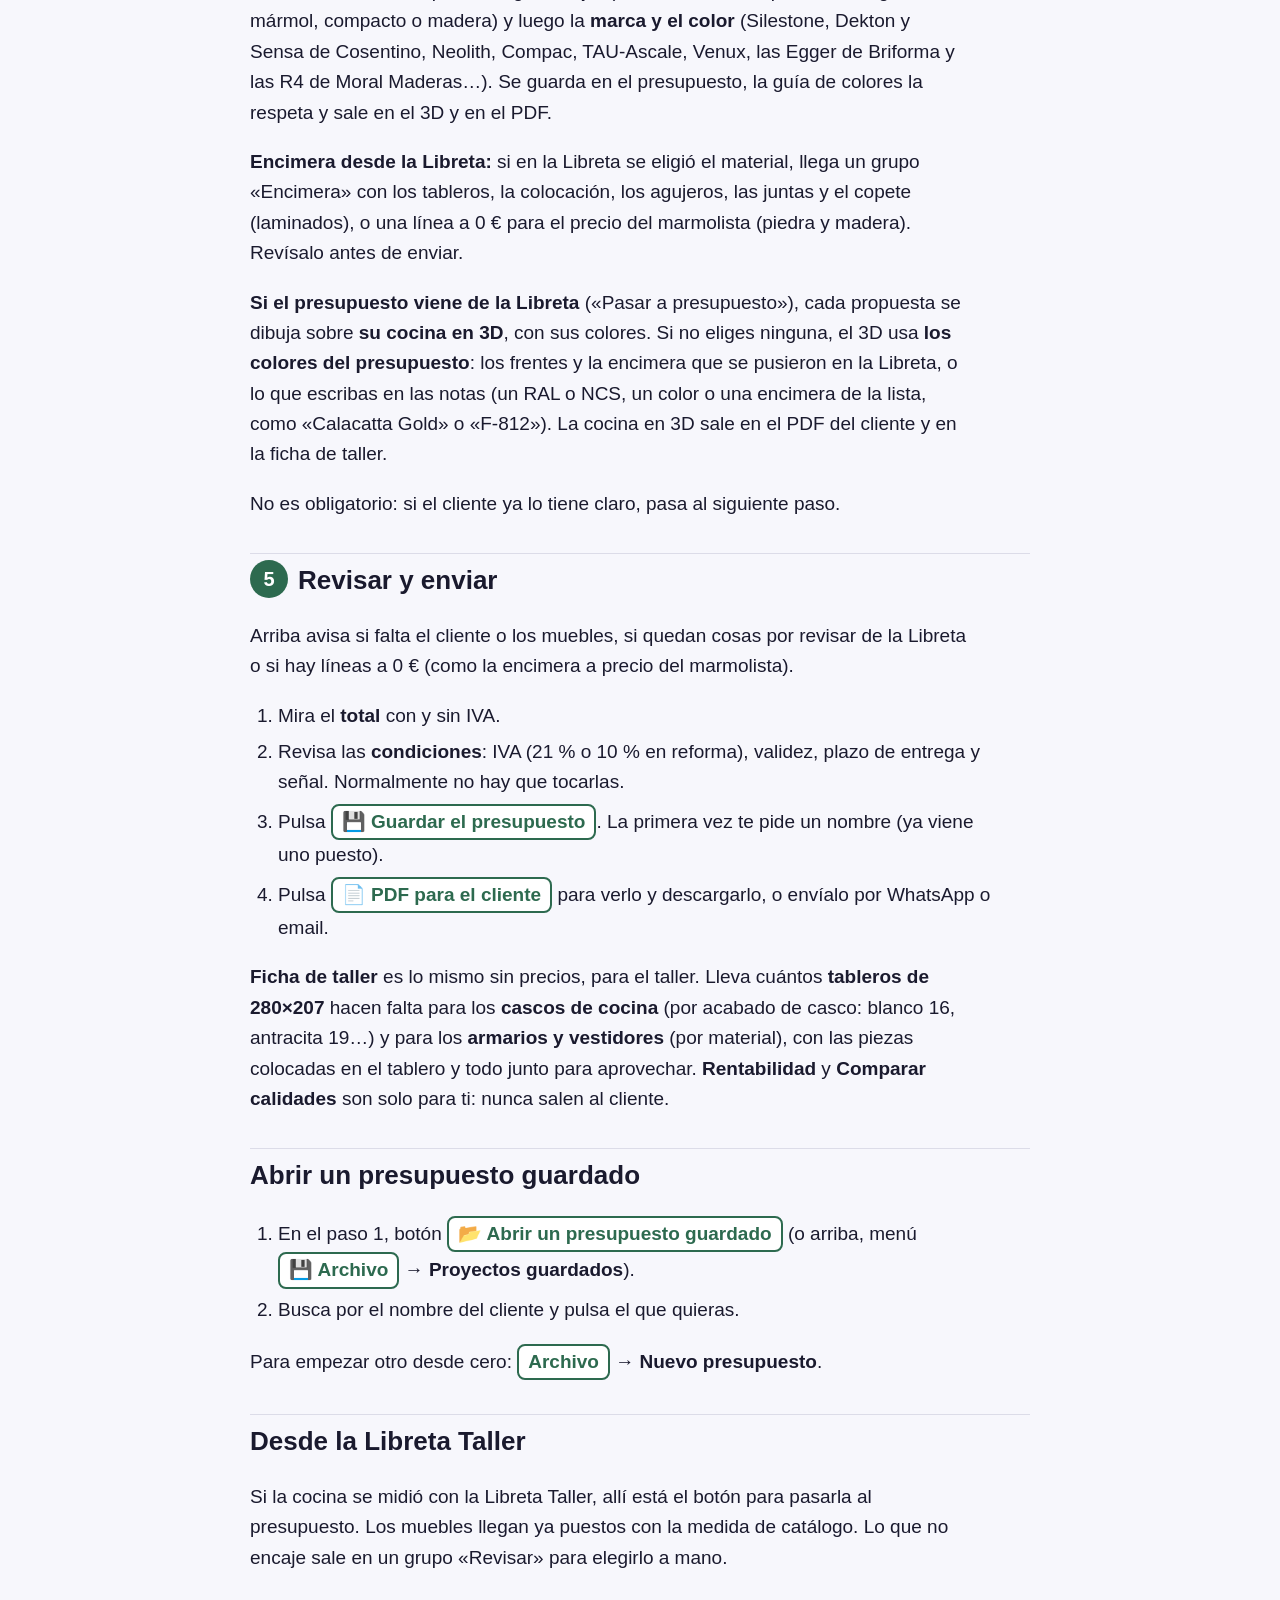
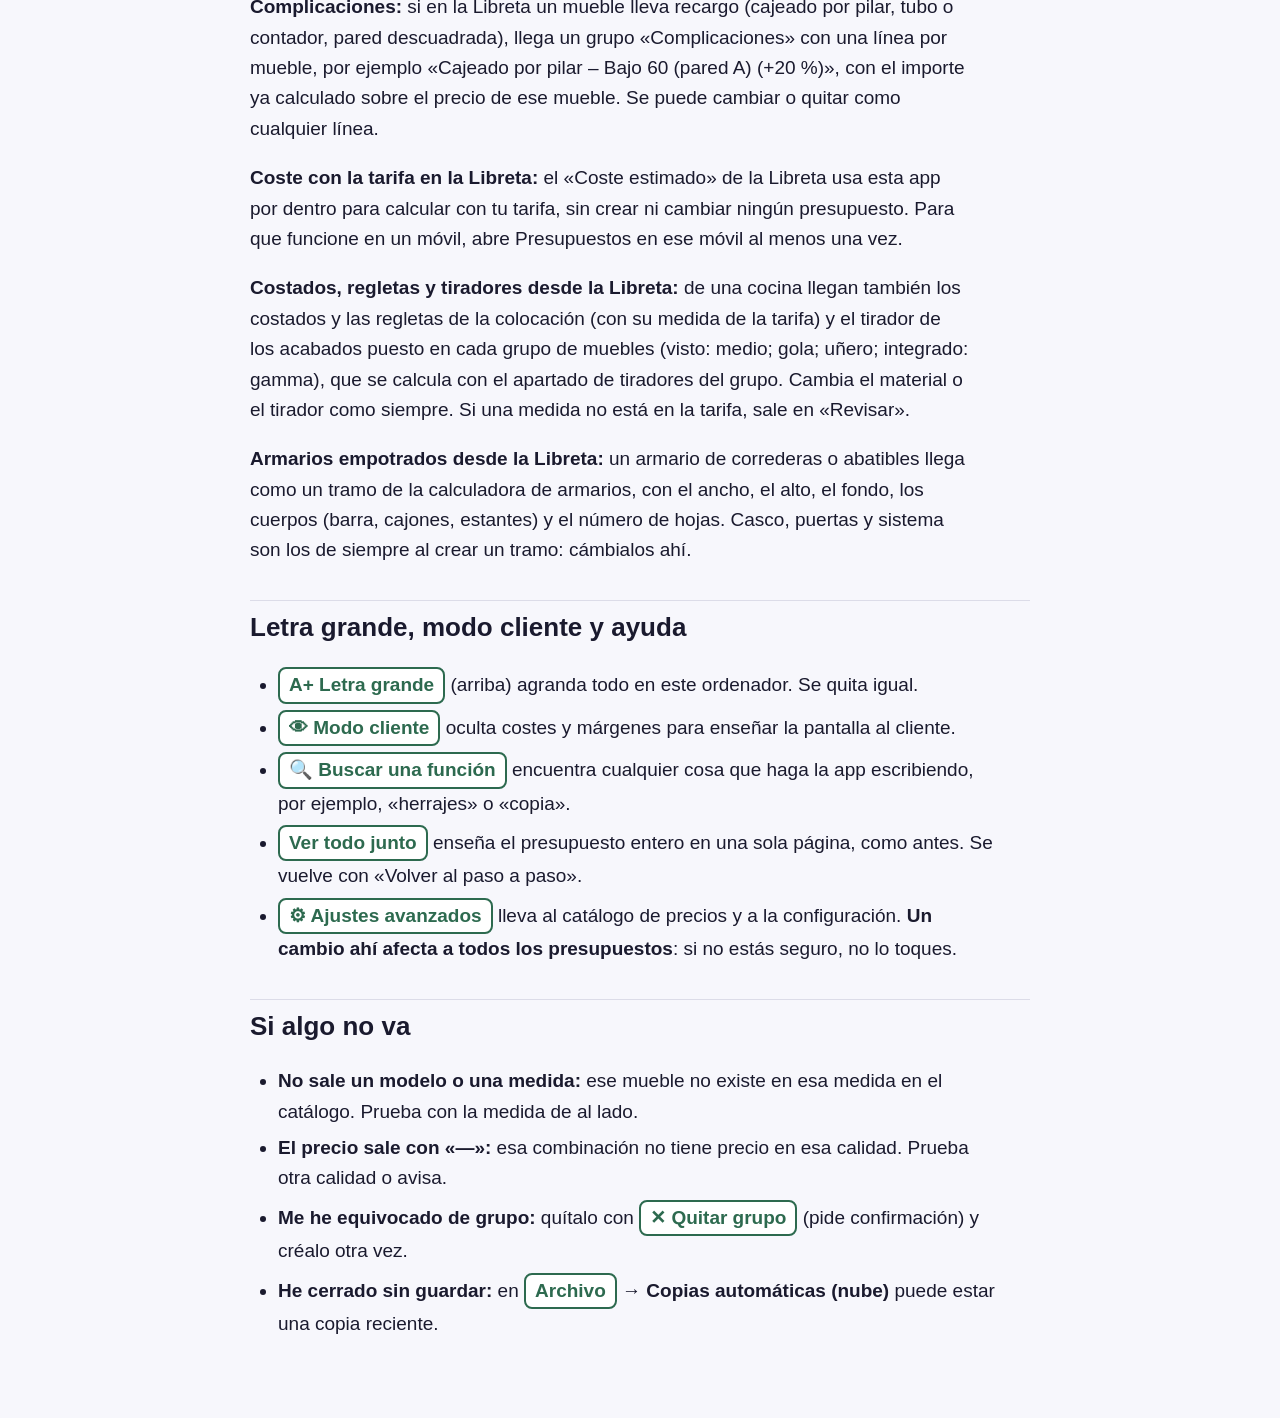
==== commit d2eaef21: "v178: combinaciones de tendencia en la guía de colores - La guía de colores lee el archivo de tenden" ====
--- a/guia-uso.html
+++ b/guia-uso.html
@@ -93,6 +93,7 @@
   <li>A la derecha salen <b>hasta cinco propuestas</b> dibujadas (distintas en cada estilo, con la columna, el color del gola, el interior de los muebles —blanco, madera, gris, antracita o negro— y los herrajes en blanco o antracita), con el porqué de cada una. Lo que rellenes va con ese presupuesto: en otra cocina empieza de cero. Nunca pasan del grupo de precio del presupuesto.</li>
   <li>Pulsa <span class="boton">Elegir para el presupuesto</span> en la que le guste. Sale en el PDF.</li>
 </ol>
+<p><b>Tendencias:</b> delante de las propuestas de cada estilo salen una o dos <b>«Tendencia 2026»</b> (neutros cálidos, roble natural, bicolor con azul profundo, oliva, arcilla, negro mate con mármol…), con el porqué y sus fuentes (NKBA, Pantone, revistas del sector). Vienen del archivo de tendencias de la Libreta, que se actualiza sin sacar versión; sin conexión vale el último leído. En la Libreta, la Guía de medidas las explica con sus muestras.</p>
 <p><b>Encimera:</b> arriba del paso 4 eliges el <b>tipo</b> (laminado, cuarzo, porcelánico, granito, mármol, compacto o madera) y luego la <b>marca y el color</b> (Silestone, Dekton y Sensa de Cosentino, Neolith, Compac, TAU-Ascale, Venux, las Egger de Briforma y las R4 de Moral Maderas…). Se guarda en el presupuesto, la guía de colores la respeta y sale en el 3D y en el PDF.</p>
 <p><b>Encimera desde la Libreta:</b> si en la Libreta se eligió el material, llega un grupo «Encimera» con los tableros, la colocación, los agujeros, las juntas y el copete (laminados), o una línea a 0 € para el precio del marmolista (piedra y madera). Revísalo antes de enviar.</p>
 <p><b>Si el presupuesto viene de la Libreta</b> («Pasar a presupuesto»), cada propuesta se dibuja sobre <b>su cocina en 3D</b>, con sus colores. Si no eliges ninguna, el 3D usa <b>los colores del presupuesto</b>: los frentes y la encimera que se pusieron en la Libreta, o lo que escribas en las notas (un RAL o NCS, un color o una encimera de la lista, como «Calacatta Gold» o «F-812»). La cocina en 3D sale en el PDF del cliente y en la ficha de taller.</p>
